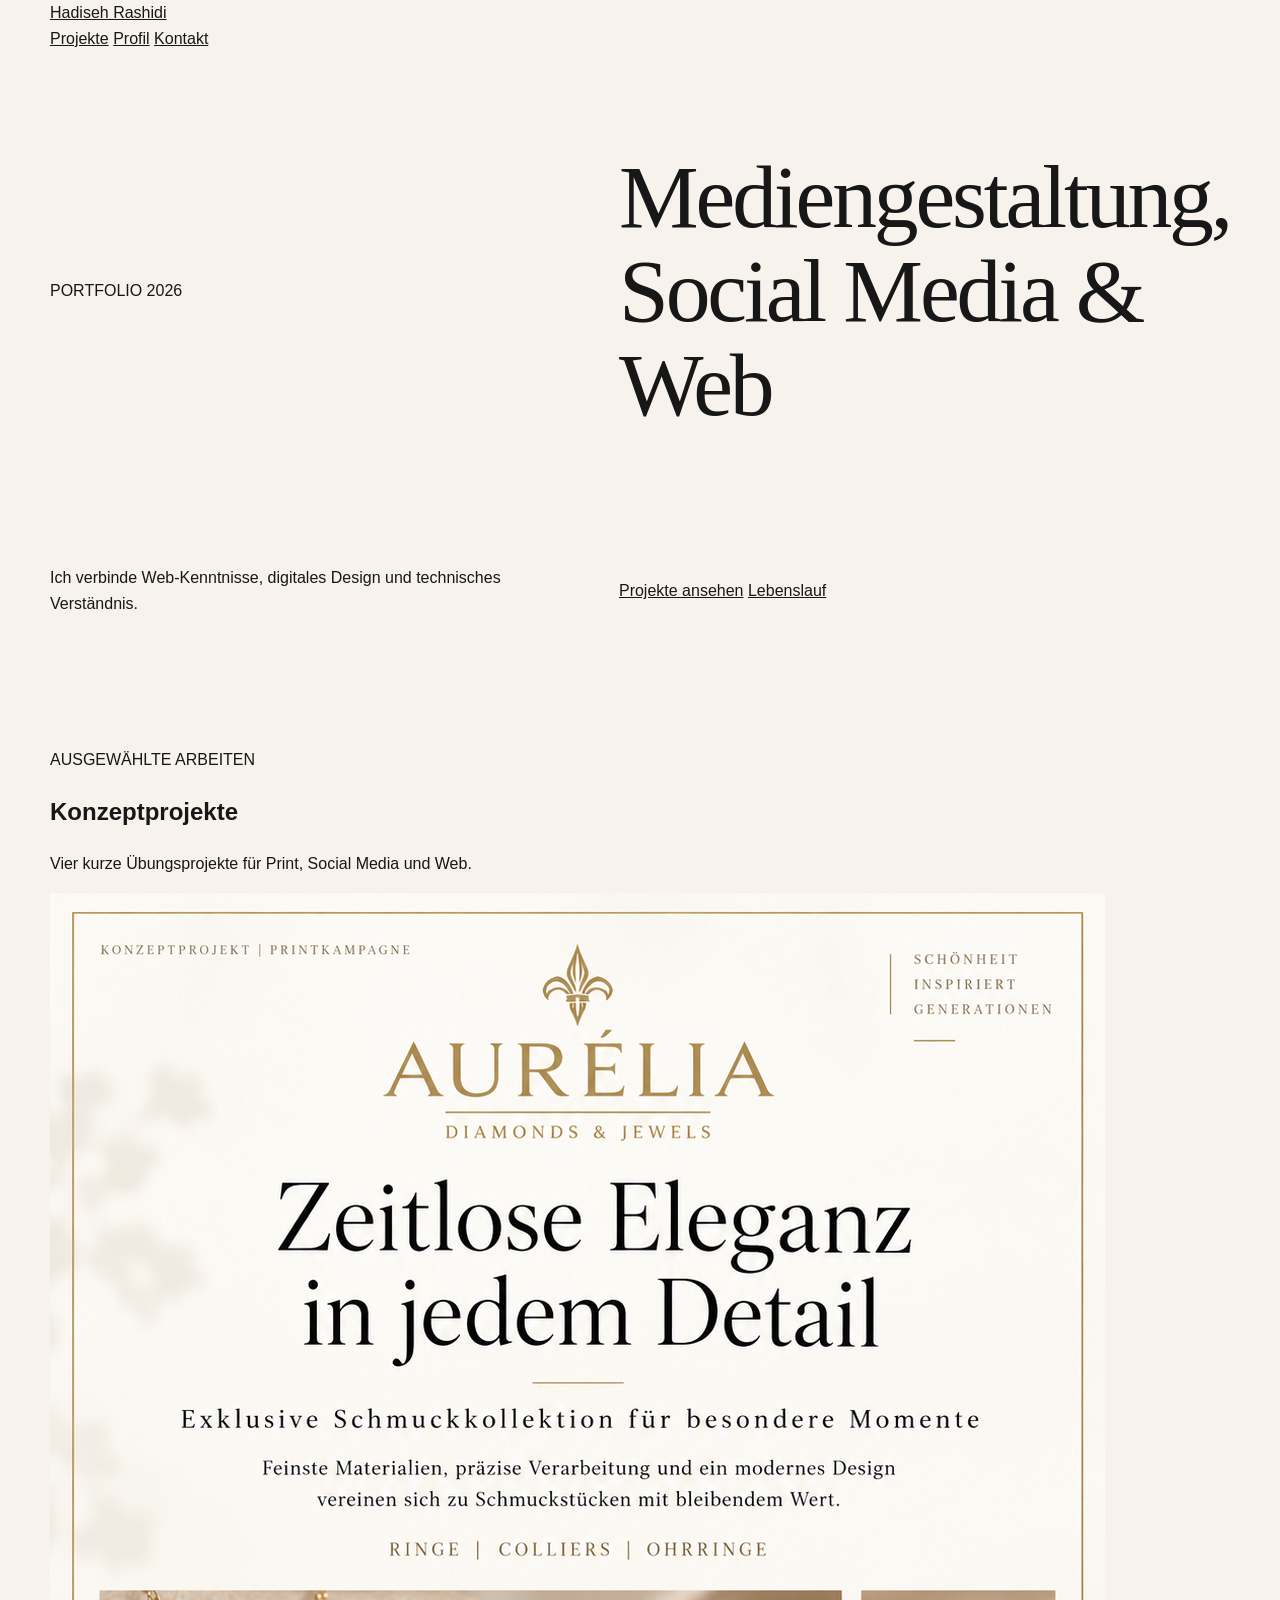
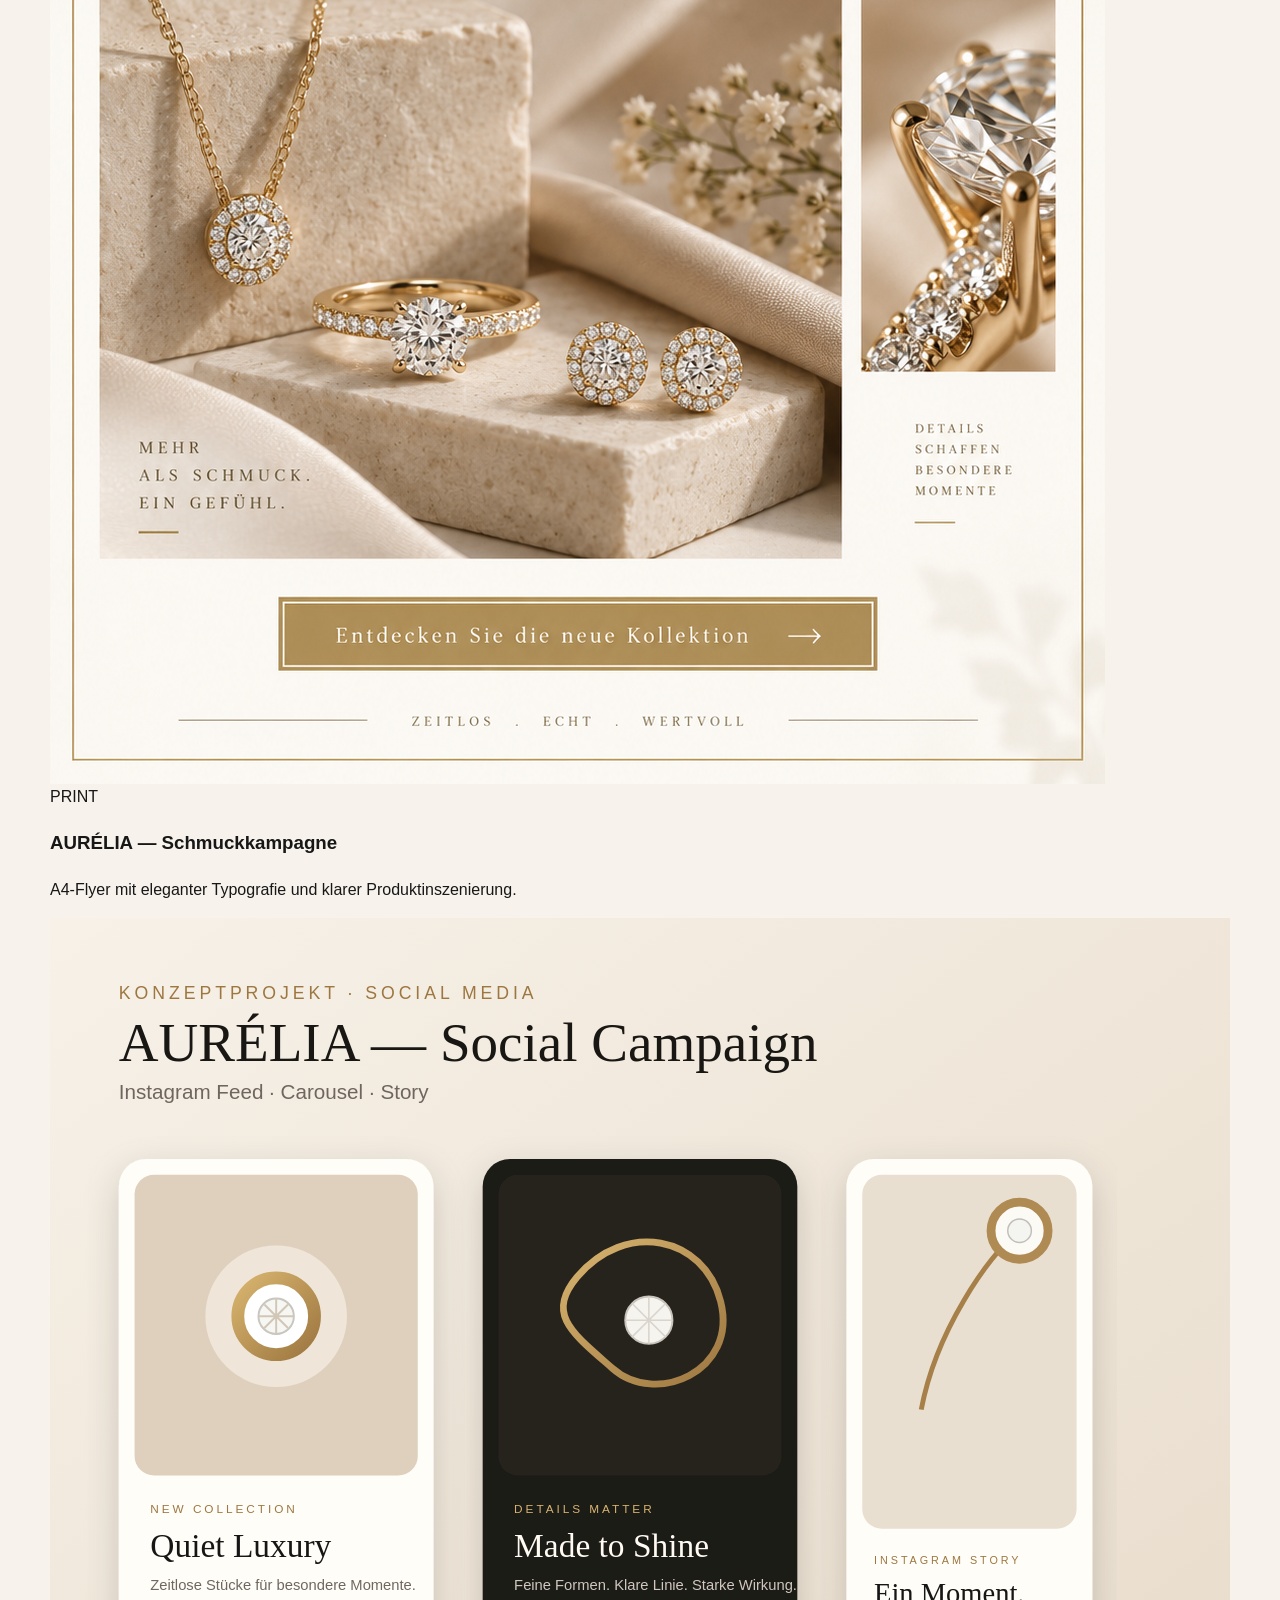
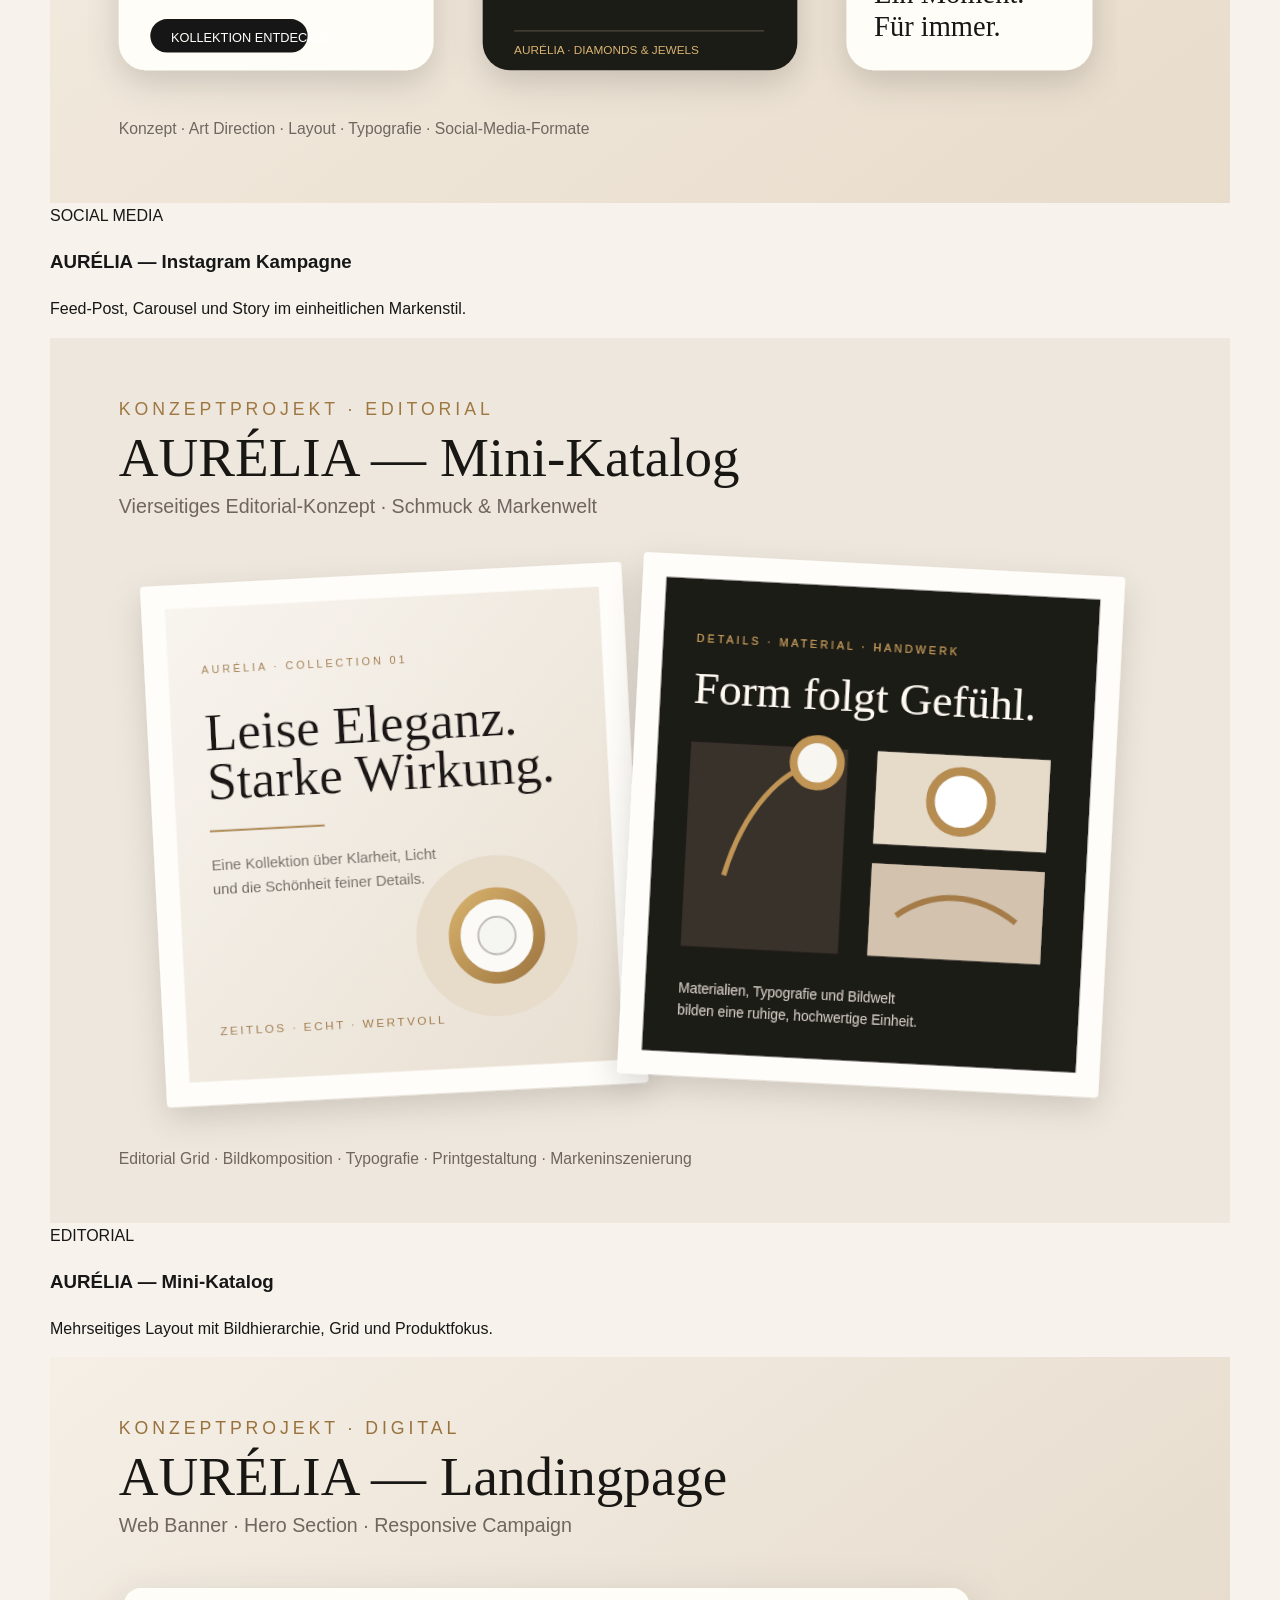
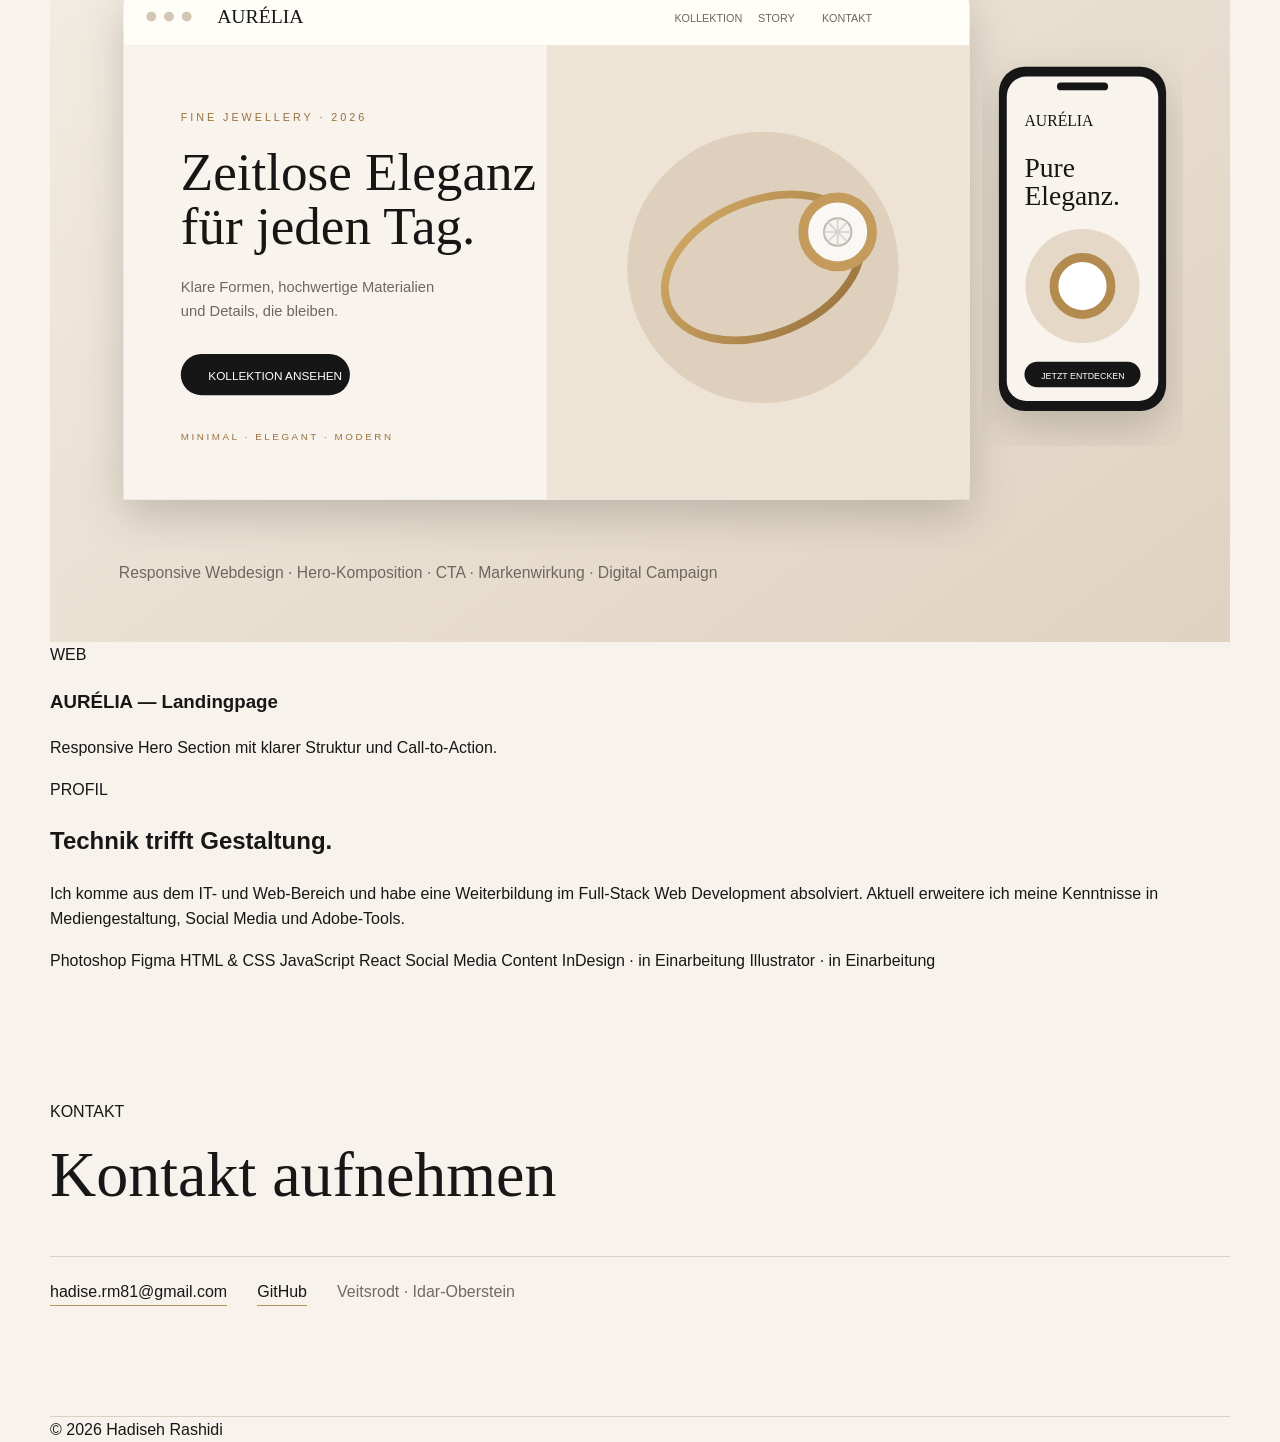
==== index.html @ e879412e "Simplify portfolio structure and project presentation" ====
<!doctype html>
<html lang="de">
<head>
  <meta charset="utf-8">
  <meta name="viewport" content="width=device-width, initial-scale=1">
  <meta name="description" content="Portfolio von Hadiseh Rashidi – Mediengestaltung, Social Media und Web.">
  <meta name="robots" content="noindex, nofollow, noarchive, nosnippet">
  <title>Hadiseh Rashidi | Portfolio</title>
  <link rel="stylesheet" href="styles.css">
</head>
<body>
  <header class="header shell">
    <a class="name" href="#top">Hadiseh Rashidi</a>
    <nav>
      <a href="#projekte">Projekte</a>
      <a href="#profil">Profil</a>
      <a href="#kontakt">Kontakt</a>
    </nav>
  </header>

  <main id="top">
    <section class="hero shell">
      <p class="label">PORTFOLIO 2026</p>
      <h1>Mediengestaltung,<br>Social Media &amp; Web</h1>
      <p class="lead">
        Ich verbinde Web-Kenntnisse, digitales Design und technisches Verständnis.
      </p>
      <div class="actions">
        <a class="btn primary" href="#projekte">Projekte ansehen</a>
        <a class="btn" href="Lebenslauf_Hadiseh_Rashidi.pdf" target="_blank" rel="noopener">Lebenslauf</a>
      </div>
    </section>

    <section class="projects-section" id="projekte">
      <div class="shell">
        <div class="section-title">
          <div>
            <p class="label">AUSGEWÄHLTE ARBEITEN</p>
            <h2>Konzeptprojekte</h2>
          </div>
          <p>Vier kurze Übungsprojekte für Print, Social Media und Web.</p>
        </div>

        <div class="project-grid">
          <article class="card">
            <img src="aurelia-printkampagne.png" alt="AURÉLIA Schmuckkampagne">
            <div class="card-body">
              <span>PRINT</span>
              <h3>AURÉLIA — Schmuckkampagne</h3>
              <p>A4-Flyer mit eleganter Typografie und klarer Produktinszenierung.</p>
            </div>
          </article>

          <article class="card">
            <img src="project02-social-media.svg" alt="AURÉLIA Instagram Kampagne">
            <div class="card-body">
              <span>SOCIAL MEDIA</span>
              <h3>AURÉLIA — Instagram Kampagne</h3>
              <p>Feed-Post, Carousel und Story im einheitlichen Markenstil.</p>
            </div>
          </article>

          <article class="card">
            <img src="project03-mini-katalog.svg" alt="AURÉLIA Mini-Katalog">
            <div class="card-body">
              <span>EDITORIAL</span>
              <h3>AURÉLIA — Mini-Katalog</h3>
              <p>Mehrseitiges Layout mit Bildhierarchie, Grid und Produktfokus.</p>
            </div>
          </article>

          <article class="card">
            <img src="project04-landingpage.svg" alt="AURÉLIA Landingpage">
            <div class="card-body">
              <span>WEB</span>
              <h3>AURÉLIA — Landingpage</h3>
              <p>Responsive Hero Section mit klarer Struktur und Call-to-Action.</p>
            </div>
          </article>
        </div>
      </div>
    </section>

    <section class="profile shell" id="profil">
      <div>
        <p class="label">PROFIL</p>
        <h2>Technik trifft Gestaltung.</h2>
      </div>
      <div>
        <p>
          Ich komme aus dem IT- und Web-Bereich und habe eine Weiterbildung im Full-Stack Web Development absolviert.
          Aktuell erweitere ich meine Kenntnisse in Mediengestaltung, Social Media und Adobe-Tools.
        </p>
        <div class="skills">
          <span>Photoshop</span>
          <span>Figma</span>
          <span>HTML &amp; CSS</span>
          <span>JavaScript</span>
          <span>React</span>
          <span>Social Media Content</span>
          <span>InDesign · in Einarbeitung</span>
          <span>Illustrator · in Einarbeitung</span>
        </div>
      </div>
    </section>

    <section class="contact" id="kontakt">
      <div class="shell contact-inner">
        <div>
          <p class="label">KONTAKT</p>
          <h2>Kontakt aufnehmen</h2>
        </div>
        <div class="contact-links">
          <a href="mailto:hadise.rm81@gmail.com">hadise.rm81@gmail.com</a>
          <a href="https://github.com/Hadi-RM" target="_blank" rel="noopener">GitHub</a>
          <span>Veitsrodt · Idar-Oberstein</span>
        </div>
      </div>
    </section>
  </main>

  <footer class="shell footer">© 2026 Hadiseh Rashidi</footer>
</body>
</html>
---- styles.css ----
:root {
  --paper: #f7f3ec;
  --white: #fffdf9;
  --ink: #171717;
  --muted: #6f6b64;
  --gold: #b4945b;
  --line: #d9d0c2;
  --soft: #ece5d9;
  --max: 1180px;
}

* { box-sizing: border-box; }
html { scroll-behavior: smooth; }
body {
  margin: 0;
  background: var(--paper);
  color: var(--ink);
  font-family: Arial, Helvetica, sans-serif;
  line-height: 1.6;
}

img { max-width: 100%; display: block; }
a { color: inherit; }
.shell { width: min(var(--max), calc(100% - 48px)); margin-inline: auto; }

.site-header {
  width: min(var(--max), calc(100% - 48px));
  margin: 0 auto;
  height: 88px;
  display: flex;
  align-items: center;
  justify-content: space-between;
  border-bottom: 1px solid var(--line);
}

.brand {
  display: flex;
  gap: 12px;
  align-items: center;
  text-decoration: none;
  font-weight: 700;
}
.brand-mark {
  display: grid;
  place-items: center;
  width: 38px;
  height: 38px;
  border: 1px solid var(--gold);
  color: var(--gold);
  font-size: 12px;
  letter-spacing: .12em;
}
.nav { display: flex; gap: 28px; }
.nav a {
  font-size: 14px;
  text-decoration: none;
  color: #403d38;
}
.nav a:hover { color: var(--gold); }

.eyebrow {
  margin: 0 0 16px;
  font-size: 12px;
  font-weight: 700;
  letter-spacing: .18em;
  color: var(--gold);
}

.hero {
  min-height: 680px;
  display: grid;
  grid-template-columns: 1.15fr .85fr;
  gap: 80px;
  align-items: center;
  padding-block: 80px;
}
.hero h1, .section-heading h2, .about h2, .skills-section h2, .contact h2 {
  font-family: Georgia, "Times New Roman", serif;
  font-weight: 400;
  line-height: 1.05;
  margin: 0;
}
.hero h1 { font-size: clamp(54px, 7vw, 94px); letter-spacing: -.035em; }
.intro {
  max-width: 680px;
  font-size: 18px;
  color: #514d47;
  margin: 30px 0 0;
}
.hero-actions { display: flex; gap: 12px; margin-top: 32px; }
.button {
  display: inline-flex;
  align-items: center;
  justify-content: center;
  min-height: 48px;
  padding: 0 22px;
  text-decoration: none;
  font-size: 14px;
  border: 1px solid var(--ink);
}
.button-dark { background: var(--ink); color: white; }
.button-light { background: transparent; }

.portrait-wrap { justify-self: end; max-width: 370px; width: 100%; }
.portrait-frame {
  background: var(--white);
  border: 1px solid var(--line);
  padding: 16px;
}
.portrait-frame img {
  width: 100%;
  aspect-ratio: 4 / 5;
  object-fit: cover;
  object-position: center top;
}
.portrait-note {
  display: flex;
  justify-content: space-between;
  gap: 20px;
  padding-top: 14px;
  color: var(--muted);
  font-size: 12px;
}

.work-section {
  padding: 100px 0;
  background: var(--white);
  border-top: 1px solid var(--line);
  border-bottom: 1px solid var(--line);
}
.section-heading { max-width: 850px; margin-bottom: 64px; }
.section-heading h2, .about h2, .skills-section h2, .contact h2 {
  font-size: clamp(42px, 5vw, 68px);
}
.section-heading > p:last-child {
  font-size: 18px;
  color: var(--muted);
  max-width: 720px;
}

.project {
  display: grid;
  grid-template-columns: 1.1fr .9fr;
  gap: 72px;
  align-items: start;
}
.project-row {
  margin-top: 96px;
  padding-top: 96px;
  border-top: 1px solid var(--line);
}
.project-reverse .project-visual { order: 2; }
.project-reverse .project-copy { order: 1; }
.project-visual {
  border: 1px solid var(--line);
  padding: 14px;
  background: #fff;
}
.project-visual img {
  width: 100%;
  height: auto;
}
.project-copy { padding-top: 18px; }
.project-number {
  font-family: Georgia, serif;
  font-size: 58px;
  line-height: 1;
  color: var(--soft);
  margin: 0 0 28px;
}
.tag {
  font-size: 11px;
  letter-spacing: .15em;
  font-weight: 700;
  color: var(--gold);
}
.project-copy h3, .skill-card h3 {
  font-family: Georgia, "Times New Roman", serif;
  font-weight: 400;
}
.project-copy h3 { font-size: 38px; line-height: 1.15; margin: 10px 0 20px; }
.project-copy > p:not(.project-number):not(.tag) { color: var(--muted); font-size: 17px; }
.project-meta { margin-top: 34px; border-top: 1px solid var(--line); }
.project-meta div {
  display: grid;
  grid-template-columns: 110px 1fr;
  gap: 16px;
  padding: 14px 0;
  border-bottom: 1px solid var(--line);
}
.project-meta dt { font-size: 12px; text-transform: uppercase; letter-spacing: .1em; color: var(--muted); }
.project-meta dd { margin: 0; }

.about {
  display: grid;
  grid-template-columns: .9fr 1.1fr;
  gap: 100px;
  padding-block: 110px;
}
.about-text { font-size: 18px; color: #514d47; }
.about-text p:first-child { margin-top: 0; }

.skills-section {
  background: #171717;
  color: #f8f3ea;
  padding: 100px 0;
}
.skills-section h2 { margin-bottom: 50px; }
.skills-grid { display: grid; grid-template-columns: repeat(2, 1fr); border-top: 1px solid #393939; border-left: 1px solid #393939; }
.skill-card { padding: 30px; border-right: 1px solid #393939; border-bottom: 1px solid #393939; }
.skill-card h3 { font-size: 26px; margin: 0 0 14px; }
.skill-card p { color: #c8c1b6; margin: 0; }

.contact { padding-block: 110px; }
.contact h2 { max-width: 760px; }
.contact-links {
  margin-top: 48px;
  display: flex;
  flex-wrap: wrap;
  gap: 16px 30px;
  padding-top: 22px;
  border-top: 1px solid var(--line);
}
.contact-links a { text-decoration: none; border-bottom: 1px solid var(--gold); }
.contact-links span { color: var(--muted); }

footer { border-top: 1px solid var(--line); }
.footer-inner {
  min-height: 80px;
  display: flex;
  align-items: center;
  justify-content: space-between;
  color: var(--muted);
  font-size: 12px;
}

@media (max-width: 860px) {
  .nav { display: none; }
  .hero, .project, .about { grid-template-columns: 1fr; gap: 48px; }
  .hero { padding-block: 60px; }
  .portrait-wrap { justify-self: start; max-width: 330px; }
  .about { gap: 34px; }
  .project-copy { padding-top: 0; }
  .project-reverse .project-visual,
  .project-reverse .project-copy { order: initial; }
}

@media (max-width: 520px) {
  .shell, .site-header { width: min(100% - 28px, var(--max)); }
  .site-header { height: 72px; }
  .hero h1 { font-size: 48px; }
  .hero-actions { flex-direction: column; align-items: stretch; }
  .project-meta div { grid-template-columns: 1fr; gap: 4px; }
  .project-row { margin-top: 70px; padding-top: 70px; }
  .footer-inner { padding-block: 24px; flex-direction: column; align-items: flex-start; gap: 6px; }
}
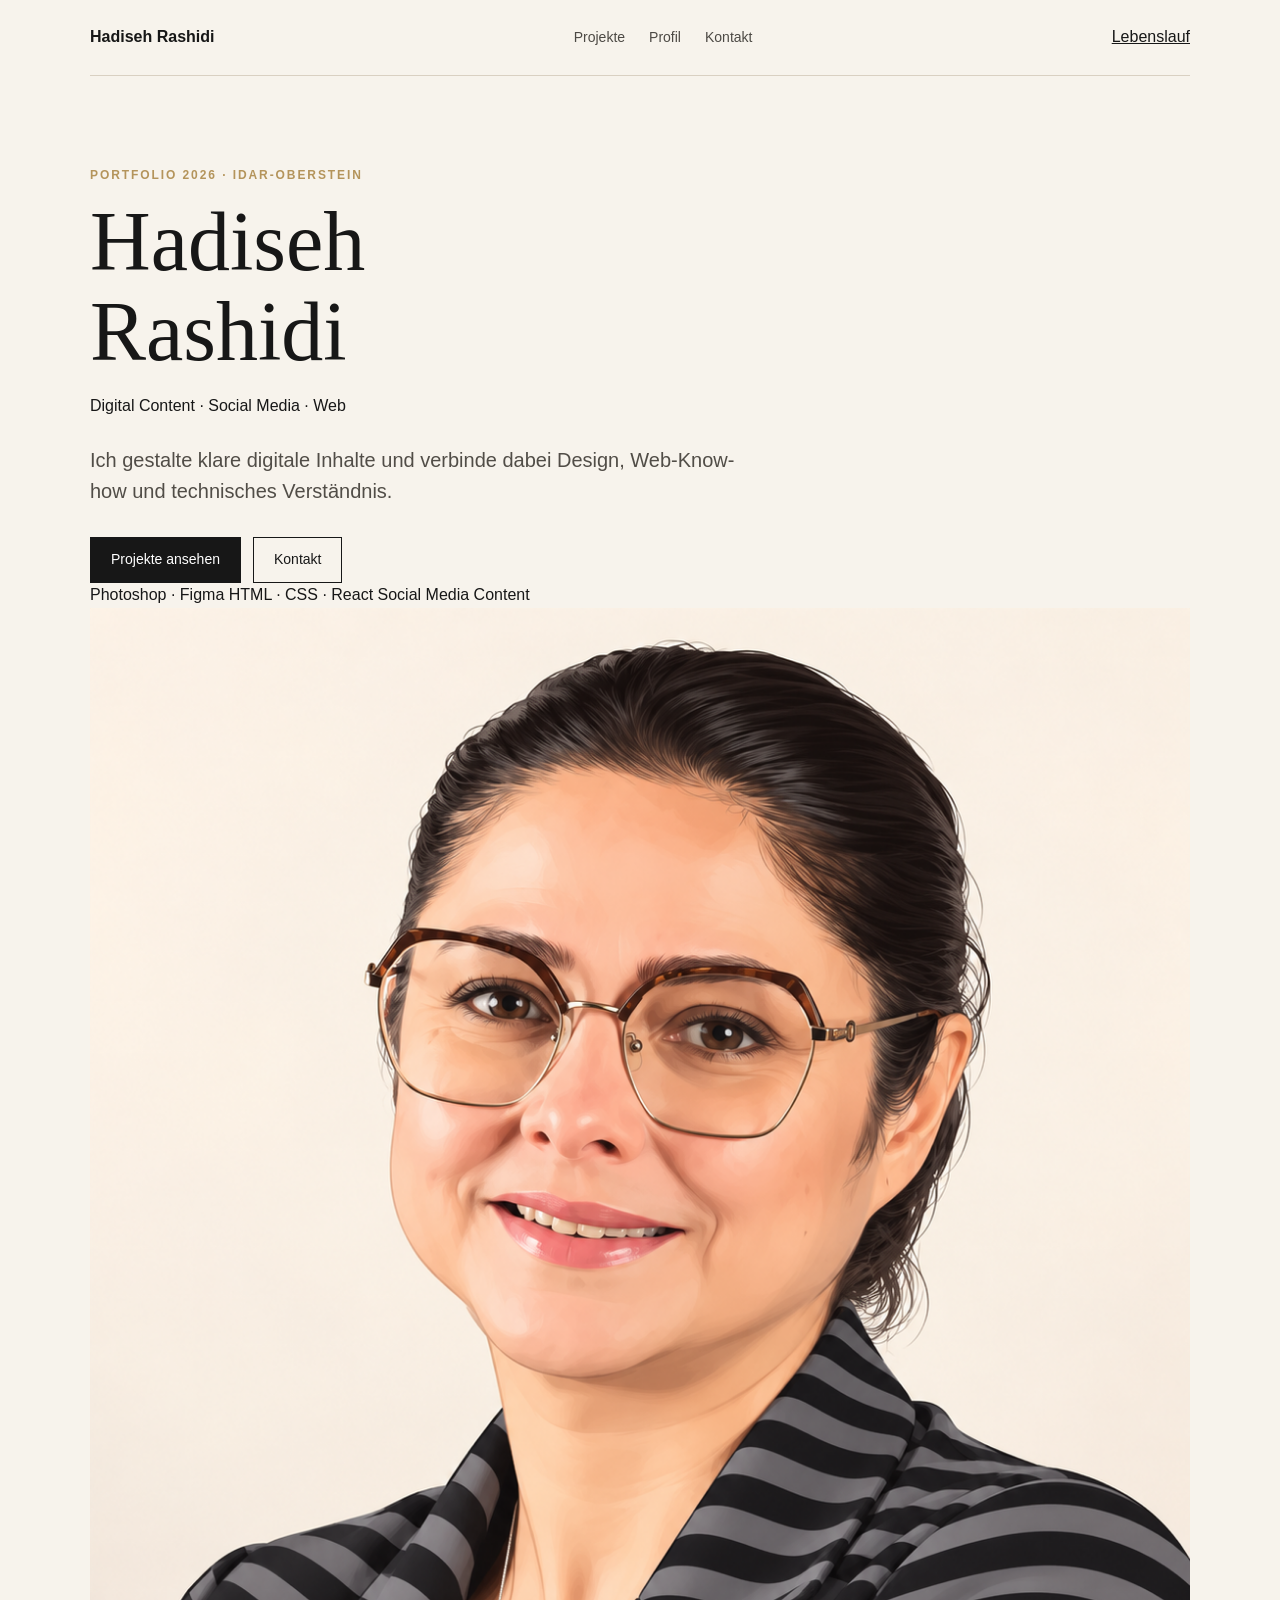
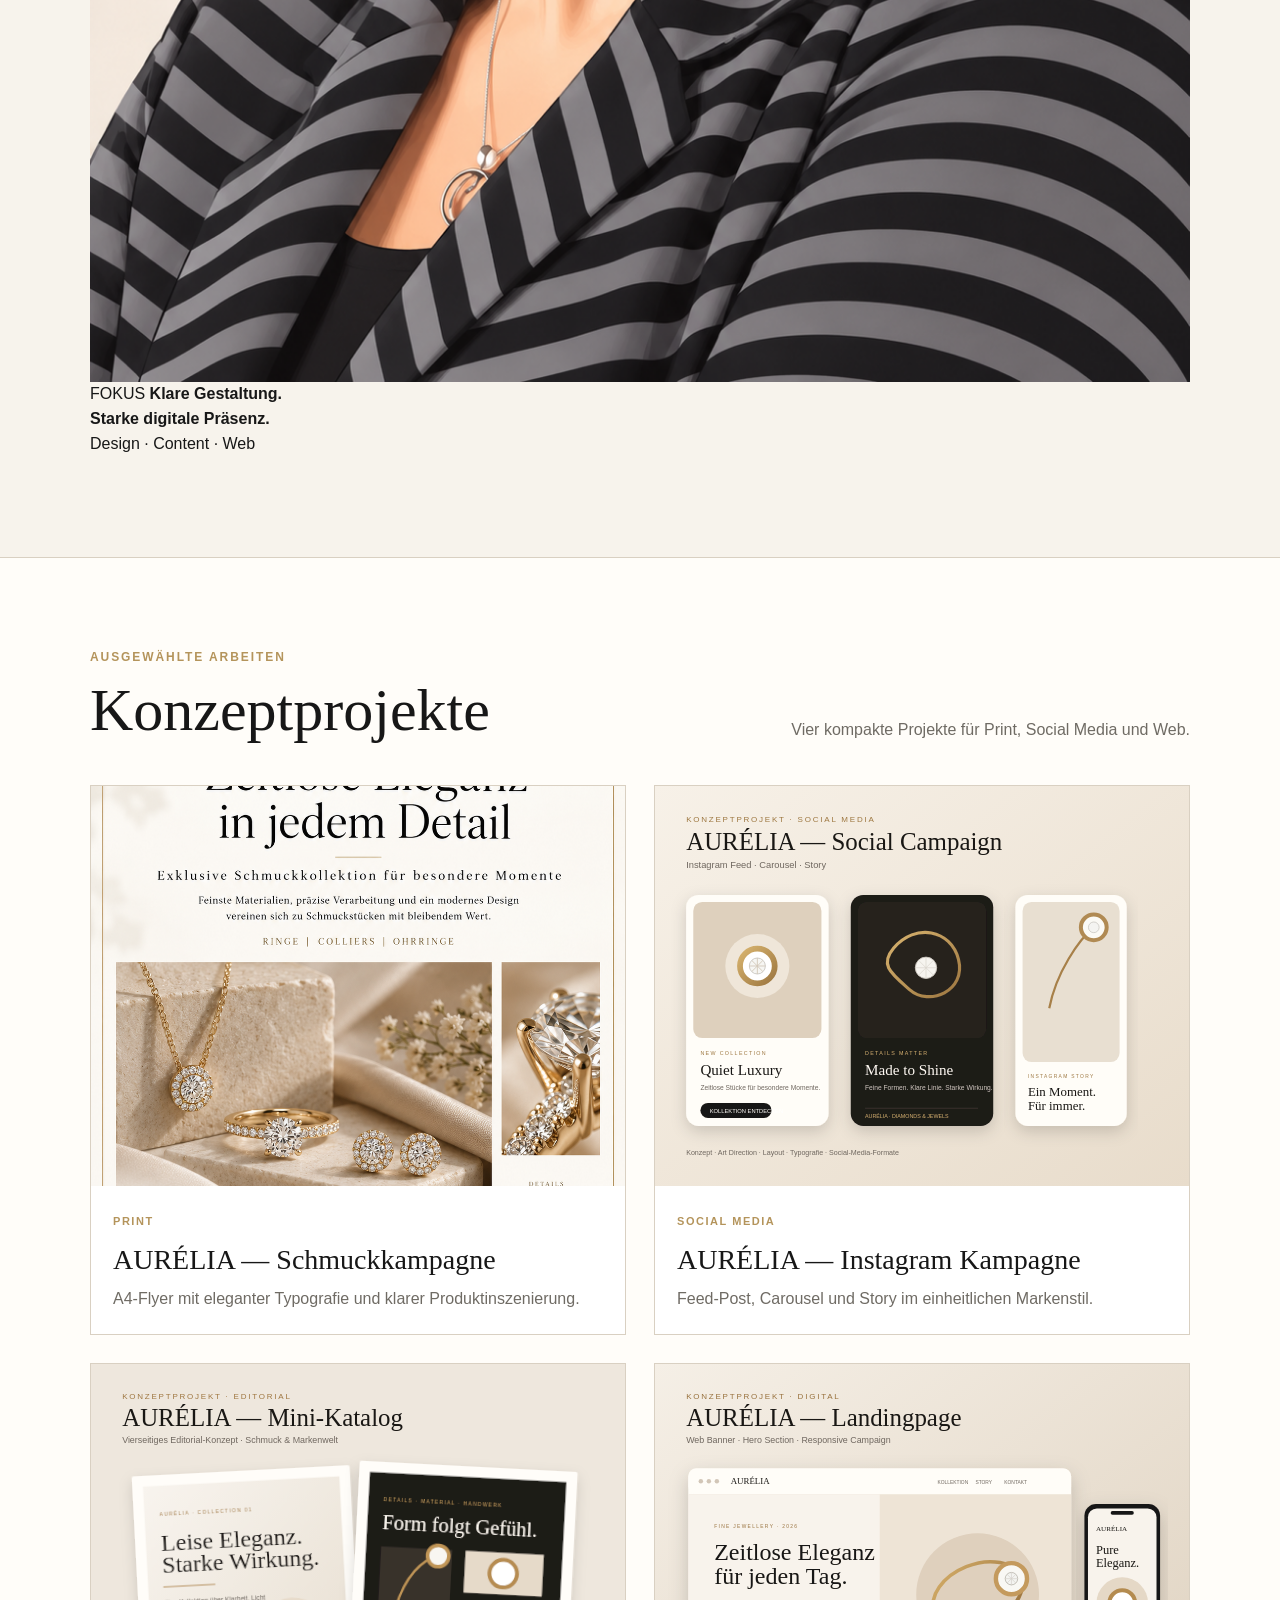
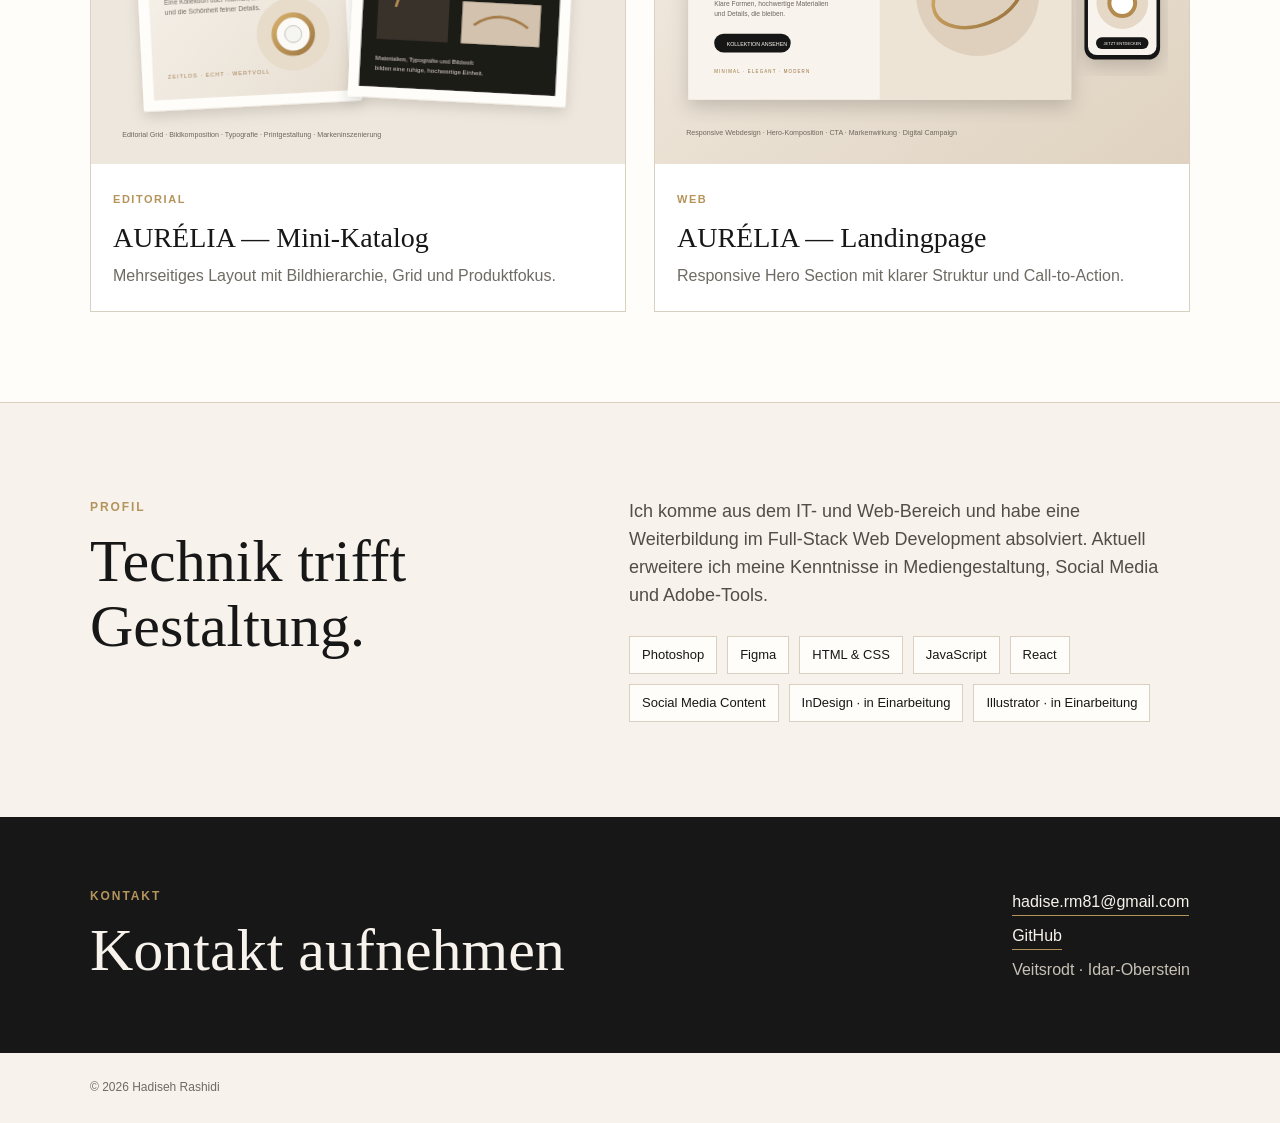
==== commit b07e75a5: "Redesign portfolio hero from scratch" ====
--- a/index.html
+++ b/index.html
@@ -16,18 +16,41 @@
       <a href="#profil">Profil</a>
       <a href="#kontakt">Kontakt</a>
     </nav>
+    <a class="header-cta" href="Lebenslauf_Hadiseh_Rashidi.pdf" target="_blank" rel="noopener">Lebenslauf</a>
   </header>
 
   <main id="top">
-    <section class="hero shell">
-      <p class="label">PORTFOLIO 2026</p>
-      <h1>Mediengestaltung,<br>Social Media &amp; Web</h1>
-      <p class="lead">
-        Ich verbinde Web-Kenntnisse, digitales Design und technisches Verständnis.
-      </p>
-      <div class="actions">
-        <a class="btn primary" href="#projekte">Projekte ansehen</a>
-        <a class="btn" href="Lebenslauf_Hadiseh_Rashidi.pdf" target="_blank" rel="noopener">Lebenslauf</a>
+    <section class="hero-wrap">
+      <div class="hero shell">
+        <div class="hero-copy">
+          <p class="label">PORTFOLIO 2026 · IDAR-OBERSTEIN</p>
+          <h1>Hadiseh<br>Rashidi</h1>
+          <p class="hero-role">Digital Content · Social Media · Web</p>
+          <p class="lead">
+            Ich gestalte klare digitale Inhalte und verbinde dabei Design,
+            Web-Know-how und technisches Verständnis.
+          </p>
+          <div class="actions">
+            <a class="btn primary" href="#projekte">Projekte ansehen</a>
+            <a class="btn secondary" href="#kontakt">Kontakt</a>
+          </div>
+          <div class="hero-meta">
+            <span>Photoshop · Figma</span>
+            <span>HTML · CSS · React</span>
+            <span>Social Media Content</span>
+          </div>
+        </div>
+
+        <div class="hero-visual" aria-label="Portfolio Vorschau">
+          <div class="portrait-card">
+            <img src="hadiseh-rashidi.png" alt="Porträt von Hadiseh Rashidi">
+          </div>
+          <div class="visual-note">
+            <span class="visual-kicker">FOKUS</span>
+            <strong>Klare Gestaltung.<br>Starke digitale Präsenz.</strong>
+          </div>
+          <div class="project-chip">Design · Content · Web</div>
+        </div>
       </div>
     </section>
 
@@ -38,7 +61,7 @@
             <p class="label">AUSGEWÄHLTE ARBEITEN</p>
             <h2>Konzeptprojekte</h2>
           </div>
-          <p>Vier kurze Übungsprojekte für Print, Social Media und Web.</p>
+          <p>Vier kompakte Projekte für Print, Social Media und Web.</p>
         </div>
 
         <div class="project-grid">
--- a/styles.css
+++ b/styles.css
@@ -1,256 +1,50 @@
 :root {
-  --paper: #f7f3ec;
-  --white: #fffdf9;
-  --ink: #171717;
-  --muted: #6f6b64;
-  --gold: #b4945b;
-  --line: #d9d0c2;
-  --soft: #ece5d9;
-  --max: 1180px;
+  --paper:#f7f3ec;
+  --white:#fffdf9;
+  --ink:#171717;
+  --muted:#6f6b64;
+  --gold:#b4945b;
+  --line:#d9d0c2;
+  --max:1100px;
 }
-
-* { box-sizing: border-box; }
-html { scroll-behavior: smooth; }
-body {
-  margin: 0;
-  background: var(--paper);
-  color: var(--ink);
-  font-family: Arial, Helvetica, sans-serif;
-  line-height: 1.6;
-}
-
-img { max-width: 100%; display: block; }
-a { color: inherit; }
-.shell { width: min(var(--max), calc(100% - 48px)); margin-inline: auto; }
-
-.site-header {
-  width: min(var(--max), calc(100% - 48px));
-  margin: 0 auto;
-  height: 88px;
-  display: flex;
-  align-items: center;
-  justify-content: space-between;
-  border-bottom: 1px solid var(--line);
-}
-
-.brand {
-  display: flex;
-  gap: 12px;
-  align-items: center;
-  text-decoration: none;
-  font-weight: 700;
-}
-.brand-mark {
-  display: grid;
-  place-items: center;
-  width: 38px;
-  height: 38px;
-  border: 1px solid var(--gold);
-  color: var(--gold);
-  font-size: 12px;
-  letter-spacing: .12em;
-}
-.nav { display: flex; gap: 28px; }
-.nav a {
-  font-size: 14px;
-  text-decoration: none;
-  color: #403d38;
-}
-.nav a:hover { color: var(--gold); }
-
-.eyebrow {
-  margin: 0 0 16px;
-  font-size: 12px;
-  font-weight: 700;
-  letter-spacing: .18em;
-  color: var(--gold);
-}
-
-.hero {
-  min-height: 680px;
-  display: grid;
-  grid-template-columns: 1.15fr .85fr;
-  gap: 80px;
-  align-items: center;
-  padding-block: 80px;
-}
-.hero h1, .section-heading h2, .about h2, .skills-section h2, .contact h2 {
-  font-family: Georgia, "Times New Roman", serif;
-  font-weight: 400;
-  line-height: 1.05;
-  margin: 0;
-}
-.hero h1 { font-size: clamp(54px, 7vw, 94px); letter-spacing: -.035em; }
-.intro {
-  max-width: 680px;
-  font-size: 18px;
-  color: #514d47;
-  margin: 30px 0 0;
-}
-.hero-actions { display: flex; gap: 12px; margin-top: 32px; }
-.button {
-  display: inline-flex;
-  align-items: center;
-  justify-content: center;
-  min-height: 48px;
-  padding: 0 22px;
-  text-decoration: none;
-  font-size: 14px;
-  border: 1px solid var(--ink);
-}
-.button-dark { background: var(--ink); color: white; }
-.button-light { background: transparent; }
-
-.portrait-wrap { justify-self: end; max-width: 370px; width: 100%; }
-.portrait-frame {
-  background: var(--white);
-  border: 1px solid var(--line);
-  padding: 16px;
-}
-.portrait-frame img {
-  width: 100%;
-  aspect-ratio: 4 / 5;
-  object-fit: cover;
-  object-position: center top;
-}
-.portrait-note {
-  display: flex;
-  justify-content: space-between;
-  gap: 20px;
-  padding-top: 14px;
-  color: var(--muted);
-  font-size: 12px;
-}
-
-.work-section {
-  padding: 100px 0;
-  background: var(--white);
-  border-top: 1px solid var(--line);
-  border-bottom: 1px solid var(--line);
-}
-.section-heading { max-width: 850px; margin-bottom: 64px; }
-.section-heading h2, .about h2, .skills-section h2, .contact h2 {
-  font-size: clamp(42px, 5vw, 68px);
-}
-.section-heading > p:last-child {
-  font-size: 18px;
-  color: var(--muted);
-  max-width: 720px;
-}
-
-.project {
-  display: grid;
-  grid-template-columns: 1.1fr .9fr;
-  gap: 72px;
-  align-items: start;
-}
-.project-row {
-  margin-top: 96px;
-  padding-top: 96px;
-  border-top: 1px solid var(--line);
-}
-.project-reverse .project-visual { order: 2; }
-.project-reverse .project-copy { order: 1; }
-.project-visual {
-  border: 1px solid var(--line);
-  padding: 14px;
-  background: #fff;
-}
-.project-visual img {
-  width: 100%;
-  height: auto;
-}
-.project-copy { padding-top: 18px; }
-.project-number {
-  font-family: Georgia, serif;
-  font-size: 58px;
-  line-height: 1;
-  color: var(--soft);
-  margin: 0 0 28px;
-}
-.tag {
-  font-size: 11px;
-  letter-spacing: .15em;
-  font-weight: 700;
-  color: var(--gold);
-}
-.project-copy h3, .skill-card h3 {
-  font-family: Georgia, "Times New Roman", serif;
-  font-weight: 400;
-}
-.project-copy h3 { font-size: 38px; line-height: 1.15; margin: 10px 0 20px; }
-.project-copy > p:not(.project-number):not(.tag) { color: var(--muted); font-size: 17px; }
-.project-meta { margin-top: 34px; border-top: 1px solid var(--line); }
-.project-meta div {
-  display: grid;
-  grid-template-columns: 110px 1fr;
-  gap: 16px;
-  padding: 14px 0;
-  border-bottom: 1px solid var(--line);
-}
-.project-meta dt { font-size: 12px; text-transform: uppercase; letter-spacing: .1em; color: var(--muted); }
-.project-meta dd { margin: 0; }
-
-.about {
-  display: grid;
-  grid-template-columns: .9fr 1.1fr;
-  gap: 100px;
-  padding-block: 110px;
-}
-.about-text { font-size: 18px; color: #514d47; }
-.about-text p:first-child { margin-top: 0; }
-
-.skills-section {
-  background: #171717;
-  color: #f8f3ea;
-  padding: 100px 0;
-}
-.skills-section h2 { margin-bottom: 50px; }
-.skills-grid { display: grid; grid-template-columns: repeat(2, 1fr); border-top: 1px solid #393939; border-left: 1px solid #393939; }
-.skill-card { padding: 30px; border-right: 1px solid #393939; border-bottom: 1px solid #393939; }
-.skill-card h3 { font-size: 26px; margin: 0 0 14px; }
-.skill-card p { color: #c8c1b6; margin: 0; }
-
-.contact { padding-block: 110px; }
-.contact h2 { max-width: 760px; }
-.contact-links {
-  margin-top: 48px;
-  display: flex;
-  flex-wrap: wrap;
-  gap: 16px 30px;
-  padding-top: 22px;
-  border-top: 1px solid var(--line);
-}
-.contact-links a { text-decoration: none; border-bottom: 1px solid var(--gold); }
-.contact-links span { color: var(--muted); }
-
-footer { border-top: 1px solid var(--line); }
-.footer-inner {
-  min-height: 80px;
-  display: flex;
-  align-items: center;
-  justify-content: space-between;
-  color: var(--muted);
-  font-size: 12px;
-}
-
-@media (max-width: 860px) {
-  .nav { display: none; }
-  .hero, .project, .about { grid-template-columns: 1fr; gap: 48px; }
-  .hero { padding-block: 60px; }
-  .portrait-wrap { justify-self: start; max-width: 330px; }
-  .about { gap: 34px; }
-  .project-copy { padding-top: 0; }
-  .project-reverse .project-visual,
-  .project-reverse .project-copy { order: initial; }
-}
-
-@media (max-width: 520px) {
-  .shell, .site-header { width: min(100% - 28px, var(--max)); }
-  .site-header { height: 72px; }
-  .hero h1 { font-size: 48px; }
-  .hero-actions { flex-direction: column; align-items: stretch; }
-  .project-meta div { grid-template-columns: 1fr; gap: 4px; }
-  .project-row { margin-top: 70px; padding-top: 70px; }
-  .footer-inner { padding-block: 24px; flex-direction: column; align-items: flex-start; gap: 6px; }
-}
+*{box-sizing:border-box}
+html{scroll-behavior:smooth}
+body{margin:0;background:var(--paper);color:var(--ink);font-family:Arial,Helvetica,sans-serif;line-height:1.55}
+a{color:inherit}
+img{display:block;width:100%;height:auto}
+.shell{width:min(var(--max),calc(100% - 40px));margin:0 auto}
+.header{min-height:76px;display:flex;align-items:center;justify-content:space-between;border-bottom:1px solid var(--line)}
+.name{font-weight:700;text-decoration:none}
+nav{display:flex;gap:24px}
+nav a{text-decoration:none;font-size:14px;color:#4c4944}
+nav a:hover{color:var(--gold)}
+.label{margin:0 0 12px;color:var(--gold);font-size:12px;font-weight:700;letter-spacing:.16em}
+.hero{padding:90px 0 100px}
+.hero h1,.section-title h2,.profile h2,.contact h2{font-family:Georgia,"Times New Roman",serif;font-weight:400;line-height:1.08;margin:0}
+.hero h1{font-size:clamp(48px,7vw,84px);max-width:850px}
+.lead{font-size:20px;max-width:650px;color:#514d47;margin:26px 0 0}
+.actions{display:flex;gap:12px;margin-top:30px}
+.btn{display:inline-flex;align-items:center;justify-content:center;min-height:46px;padding:0 20px;border:1px solid var(--ink);text-decoration:none;font-size:14px}
+.primary{background:var(--ink);color:#fff}
+.projects-section{background:var(--white);border-top:1px solid var(--line);border-bottom:1px solid var(--line);padding:90px 0}
+.section-title{display:flex;justify-content:space-between;gap:40px;align-items:end;margin-bottom:42px}
+.section-title h2,.profile h2,.contact h2{font-size:clamp(38px,5vw,60px)}
+.section-title>p{max-width:420px;color:var(--muted);margin:0}
+.project-grid{display:grid;grid-template-columns:repeat(2,1fr);gap:28px}
+.card{background:#fff;border:1px solid var(--line)}
+.card img{aspect-ratio:4/3;object-fit:cover;background:#f2ede5}
+.card-body{padding:22px}
+.card-body span{font-size:11px;font-weight:700;letter-spacing:.14em;color:var(--gold)}
+.card-body h3{font-family:Georgia,"Times New Roman",serif;font-size:28px;font-weight:400;line-height:1.2;margin:10px 0 10px}
+.card-body p{margin:0;color:var(--muted)}
+.profile{display:grid;grid-template-columns:.9fr 1.1fr;gap:80px;padding:95px 0}
+.profile>div:last-child>p{font-size:18px;color:#514d47;margin-top:0}
+.skills{display:flex;flex-wrap:wrap;gap:10px;margin-top:26px}
+.skills span{border:1px solid var(--line);background:var(--white);padding:8px 12px;font-size:13px}
+.contact{background:#171717;color:#f7f3ec;padding:70px 0}
+.contact-inner{display:flex;justify-content:space-between;gap:50px;align-items:end}
+.contact-links{display:flex;flex-direction:column;gap:8px;align-items:flex-start}
+.contact-links a{text-decoration:none;border-bottom:1px solid var(--gold)}
+.contact-links span{color:#c8c1b6}
+.footer{min-height:70px;display:flex;align-items:center;color:var(--muted);font-size:12px}
+@media(max-width:760px){nav{display:none}.hero{padding:65px 0}.section-title,.contact-inner{display:block}.section-title>p{margin-top:18px}.project-grid{grid-template-columns:1fr}.profile{grid-template-columns:1fr;gap:30px}.contact-links{margin-top:28px}.actions{flex-direction:column;align-items:stretch}}
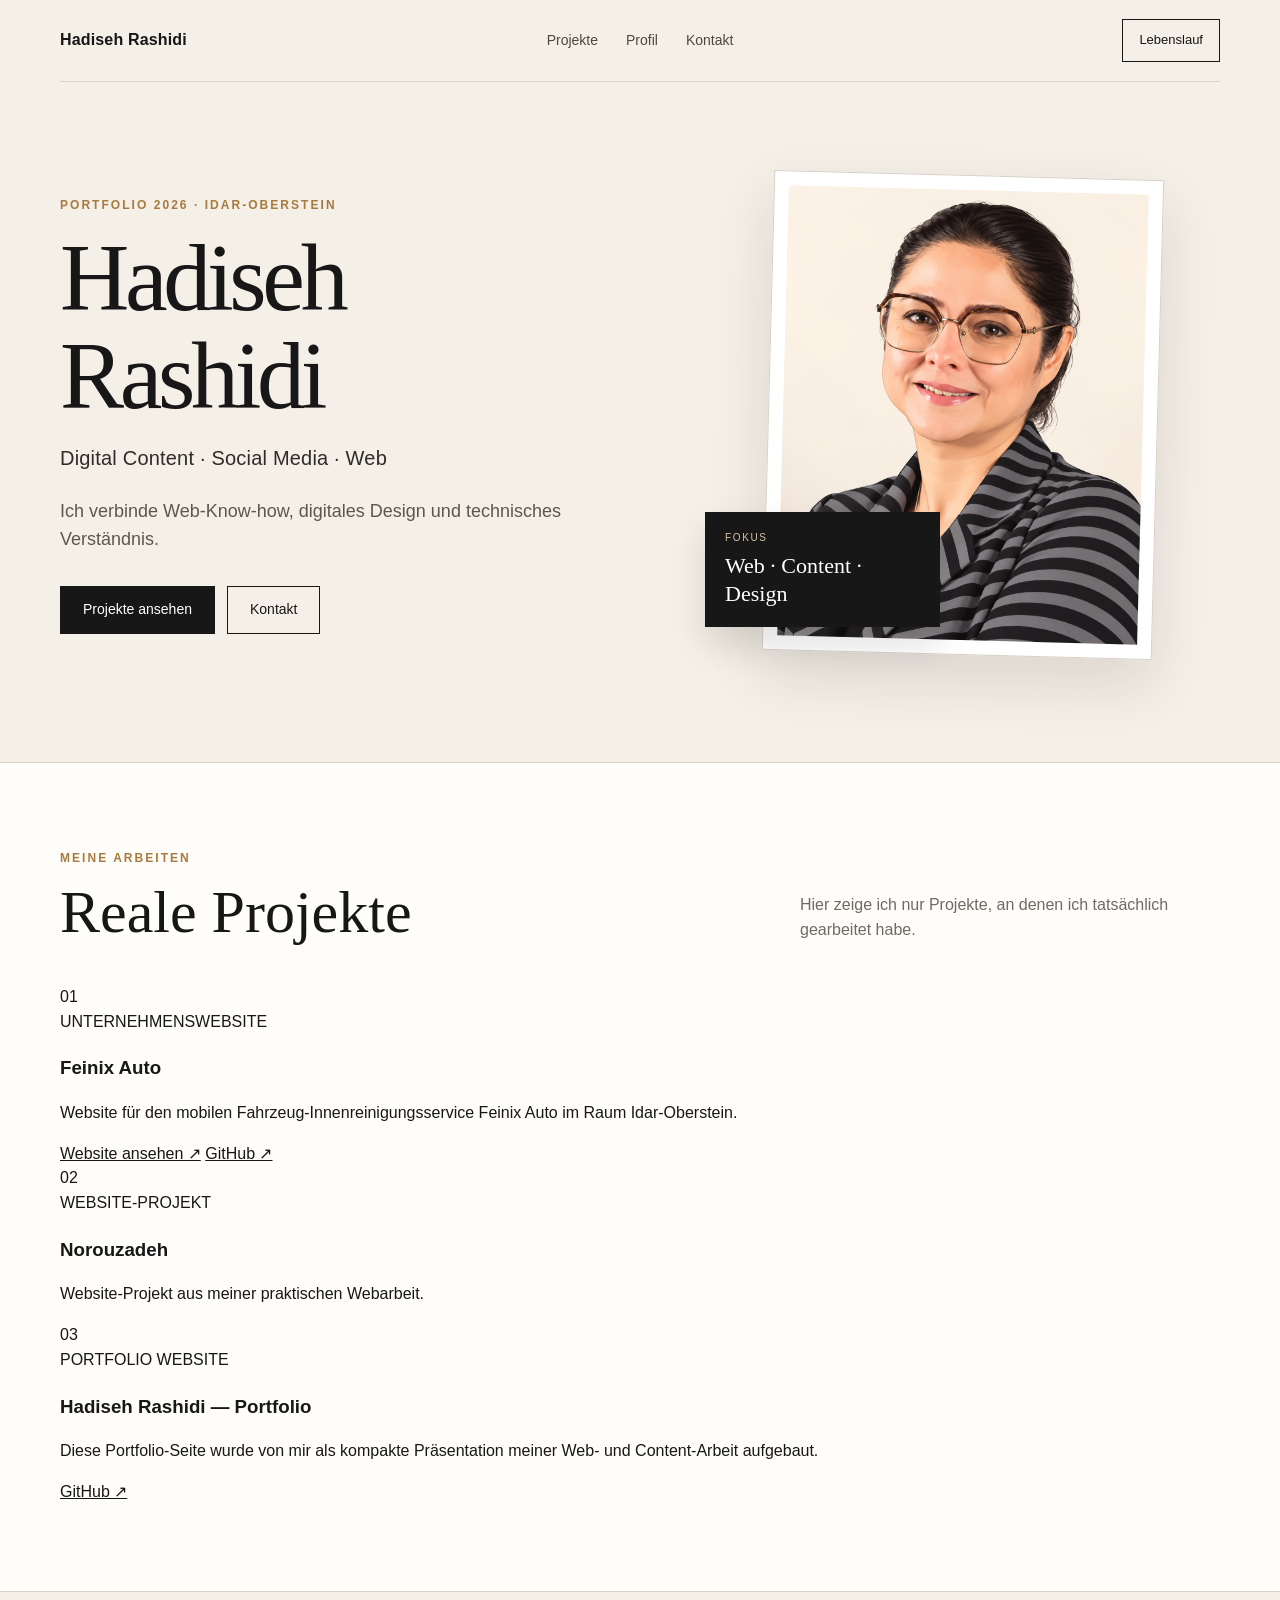
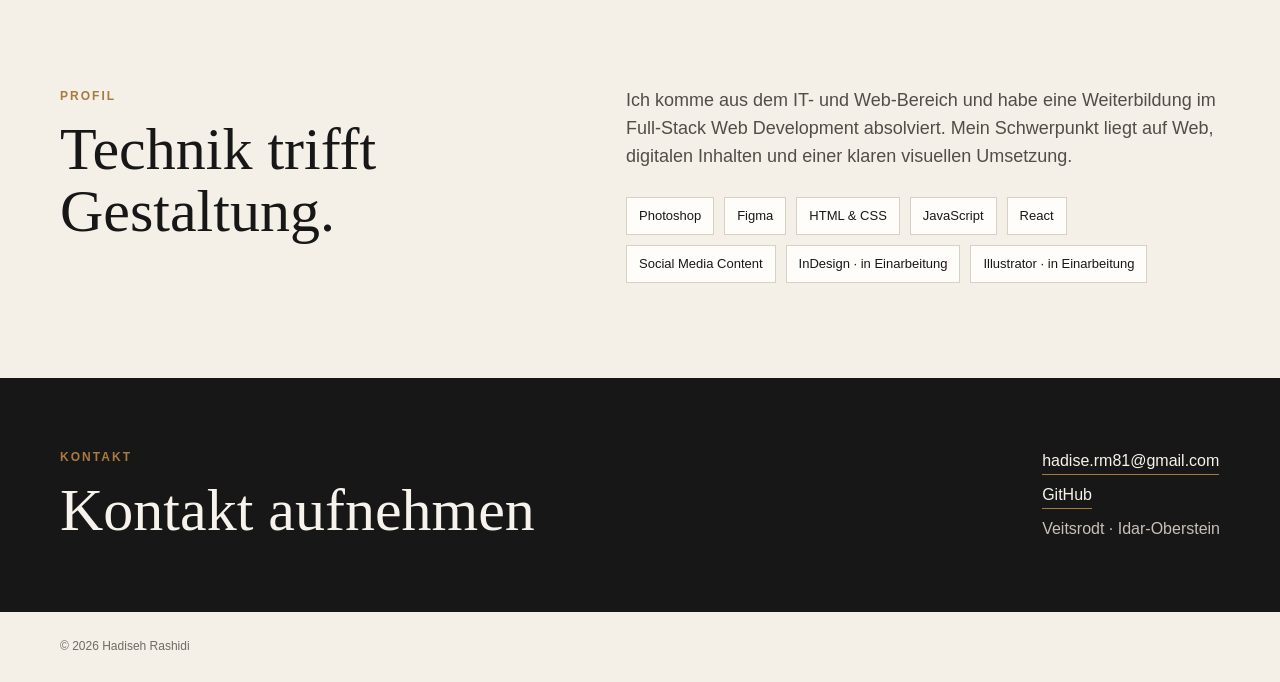
==== commit dc0d9896: "Replace concept projects with real work only" ====
--- a/index.html
+++ b/index.html
@@ -3,7 +3,7 @@
 <head>
   <meta charset="utf-8">
   <meta name="viewport" content="width=device-width, initial-scale=1">
-  <meta name="description" content="Portfolio von Hadiseh Rashidi – Mediengestaltung, Social Media und Web.">
+  <meta name="description" content="Portfolio von Hadiseh Rashidi – Digital Content, Social Media und Web.">
   <meta name="robots" content="noindex, nofollow, noarchive, nosnippet">
   <title>Hadiseh Rashidi | Portfolio</title>
   <link rel="stylesheet" href="styles.css">
@@ -27,77 +27,68 @@
           <h1>Hadiseh<br>Rashidi</h1>
           <p class="hero-role">Digital Content · Social Media · Web</p>
           <p class="lead">
-            Ich gestalte klare digitale Inhalte und verbinde dabei Design,
-            Web-Know-how und technisches Verständnis.
+            Ich verbinde Web-Know-how, digitales Design und technisches Verständnis.
           </p>
           <div class="actions">
             <a class="btn primary" href="#projekte">Projekte ansehen</a>
             <a class="btn secondary" href="#kontakt">Kontakt</a>
           </div>
-          <div class="hero-meta">
-            <span>Photoshop · Figma</span>
-            <span>HTML · CSS · React</span>
-            <span>Social Media Content</span>
-          </div>
         </div>
 
-        <div class="hero-visual" aria-label="Portfolio Vorschau">
+        <div class="hero-visual" aria-label="Profil">
           <div class="portrait-card">
             <img src="hadiseh-rashidi.png" alt="Porträt von Hadiseh Rashidi">
           </div>
           <div class="visual-note">
             <span class="visual-kicker">FOKUS</span>
-            <strong>Klare Gestaltung.<br>Starke digitale Präsenz.</strong>
+            <strong>Web · Content · Design</strong>
           </div>
-          <div class="project-chip">Design · Content · Web</div>
         </div>
       </div>
     </section>
 
     <section class="projects-section" id="projekte">
       <div class="shell">
-        <div class="section-title">
+        <div class="section-title simple-title">
           <div>
-            <p class="label">AUSGEWÄHLTE ARBEITEN</p>
-            <h2>Konzeptprojekte</h2>
+            <p class="label">MEINE ARBEITEN</p>
+            <h2>Reale Projekte</h2>
           </div>
-          <p>Vier kompakte Projekte für Print, Social Media und Web.</p>
+          <p>Hier zeige ich nur Projekte, an denen ich tatsächlich gearbeitet habe.</p>
         </div>
 
-        <div class="project-grid">
-          <article class="card">
-            <img src="aurelia-printkampagne.png" alt="AURÉLIA Schmuckkampagne">
-            <div class="card-body">
-              <span>PRINT</span>
-              <h3>AURÉLIA — Schmuckkampagne</h3>
-              <p>A4-Flyer mit eleganter Typografie und klarer Produktinszenierung.</p>
+        <div class="real-projects">
+          <article class="real-card">
+            <div class="project-index">01</div>
+            <div class="real-card-main">
+              <span class="project-type">UNTERNEHMENSWEBSITE</span>
+              <h3>Feinix Auto</h3>
+              <p>Website für den mobilen Fahrzeug-Innenreinigungsservice Feinix Auto im Raum Idar-Oberstein.</p>
+              <div class="project-links">
+                <a href="https://feinixauto.de/" target="_blank" rel="noopener">Website ansehen ↗</a>
+                <a href="https://github.com/Hadi-RM/feinixauto" target="_blank" rel="noopener">GitHub ↗</a>
+              </div>
             </div>
           </article>
 
-          <article class="card">
-            <img src="project02-social-media.svg" alt="AURÉLIA Instagram Kampagne">
-            <div class="card-body">
-              <span>SOCIAL MEDIA</span>
-              <h3>AURÉLIA — Instagram Kampagne</h3>
-              <p>Feed-Post, Carousel und Story im einheitlichen Markenstil.</p>
+          <article class="real-card">
+            <div class="project-index">02</div>
+            <div class="real-card-main">
+              <span class="project-type">WEBSITE-PROJEKT</span>
+              <h3>Norouzadeh</h3>
+              <p>Website-Projekt aus meiner praktischen Webarbeit.</p>
             </div>
           </article>
 
-          <article class="card">
-            <img src="project03-mini-katalog.svg" alt="AURÉLIA Mini-Katalog">
-            <div class="card-body">
-              <span>EDITORIAL</span>
-              <h3>AURÉLIA — Mini-Katalog</h3>
-              <p>Mehrseitiges Layout mit Bildhierarchie, Grid und Produktfokus.</p>
-            </div>
-          </article>
-
-          <article class="card">
-            <img src="project04-landingpage.svg" alt="AURÉLIA Landingpage">
-            <div class="card-body">
-              <span>WEB</span>
-              <h3>AURÉLIA — Landingpage</h3>
-              <p>Responsive Hero Section mit klarer Struktur und Call-to-Action.</p>
+          <article class="real-card">
+            <div class="project-index">03</div>
+            <div class="real-card-main">
+              <span class="project-type">PORTFOLIO WEBSITE</span>
+              <h3>Hadiseh Rashidi — Portfolio</h3>
+              <p>Diese Portfolio-Seite wurde von mir als kompakte Präsentation meiner Web- und Content-Arbeit aufgebaut.</p>
+              <div class="project-links">
+                <a href="https://github.com/Hadi-RM/Portfolio" target="_blank" rel="noopener">GitHub ↗</a>
+              </div>
             </div>
           </article>
         </div>
@@ -112,7 +103,7 @@
       <div>
         <p>
           Ich komme aus dem IT- und Web-Bereich und habe eine Weiterbildung im Full-Stack Web Development absolviert.
-          Aktuell erweitere ich meine Kenntnisse in Mediengestaltung, Social Media und Adobe-Tools.
+          Mein Schwerpunkt liegt auf Web, digitalen Inhalten und einer klaren visuellen Umsetzung.
         </p>
         <div class="skills">
           <span>Photoshop</span>
--- a/styles.css
+++ b/styles.css
@@ -1,11 +1,12 @@
-:root {
-  --paper:#f7f3ec;
+:root{
+  --paper:#f4efe7;
   --white:#fffdf9;
   --ink:#171717;
   --muted:#6f6b64;
-  --gold:#b4945b;
-  --line:#d9d0c2;
-  --max:1100px;
+  --gold:#a97a3f;
+  --gold-soft:#d8c4a5;
+  --line:#d8d0c5;
+  --max:1160px;
 }
 *{box-sizing:border-box}
 html{scroll-behavior:smooth}
@@ -13,20 +14,33 @@
 a{color:inherit}
 img{display:block;width:100%;height:auto}
 .shell{width:min(var(--max),calc(100% - 40px));margin:0 auto}
-.header{min-height:76px;display:flex;align-items:center;justify-content:space-between;border-bottom:1px solid var(--line)}
-.name{font-weight:700;text-decoration:none}
-nav{display:flex;gap:24px}
+.header{min-height:82px;display:grid;grid-template-columns:1fr auto 1fr;align-items:center;border-bottom:1px solid rgba(23,23,23,.12)}
+.name{font-weight:700;text-decoration:none;letter-spacing:.01em}
+nav{display:flex;gap:28px;justify-content:center}
 nav a{text-decoration:none;font-size:14px;color:#4c4944}
 nav a:hover{color:var(--gold)}
-.label{margin:0 0 12px;color:var(--gold);font-size:12px;font-weight:700;letter-spacing:.16em}
-.hero{padding:90px 0 100px}
-.hero h1,.section-title h2,.profile h2,.contact h2{font-family:Georgia,"Times New Roman",serif;font-weight:400;line-height:1.08;margin:0}
-.hero h1{font-size:clamp(48px,7vw,84px);max-width:850px}
-.lead{font-size:20px;max-width:650px;color:#514d47;margin:26px 0 0}
-.actions{display:flex;gap:12px;margin-top:30px}
-.btn{display:inline-flex;align-items:center;justify-content:center;min-height:46px;padding:0 20px;border:1px solid var(--ink);text-decoration:none;font-size:14px}
+.header-cta{justify-self:end;text-decoration:none;border:1px solid var(--ink);padding:10px 16px;font-size:13px}
+.label{margin:0 0 14px;color:var(--gold);font-size:12px;font-weight:700;letter-spacing:.17em}
+.hero-wrap{border-bottom:1px solid var(--line)}
+.hero{min-height:680px;display:grid;grid-template-columns:1.05fr .95fr;gap:76px;align-items:center;padding:72px 0 86px}
+.hero h1,.section-title h2,.profile h2,.contact h2{font-family:Georgia,"Times New Roman",serif;font-weight:400;line-height:1.02;margin:0}
+.hero h1{font-size:clamp(62px,7.5vw,108px);letter-spacing:-.045em;max-width:650px}
+.hero-role{margin:18px 0 0;font-size:20px;letter-spacing:.01em;color:#2f2b27}
+.lead{font-size:18px;max-width:560px;color:#5d5750;margin:24px 0 0}
+.actions{display:flex;gap:12px;margin-top:32px}
+.btn{display:inline-flex;align-items:center;justify-content:center;min-height:48px;padding:0 22px;border:1px solid var(--ink);text-decoration:none;font-size:14px}
 .primary{background:var(--ink);color:#fff}
-.projects-section{background:var(--white);border-top:1px solid var(--line);border-bottom:1px solid var(--line);padding:90px 0}
+.secondary{background:transparent}
+.hero-meta{display:flex;flex-wrap:wrap;gap:10px 18px;margin-top:34px;padding-top:20px;border-top:1px solid var(--line);max-width:600px}
+.hero-meta span{font-size:12px;color:var(--muted)}
+.hero-visual{position:relative;min-height:520px;display:flex;align-items:center;justify-content:center}
+.portrait-card{width:min(390px,80%);background:#fff;border:1px solid var(--line);padding:14px;box-shadow:0 24px 60px rgba(43,34,24,.12);transform:rotate(1.5deg)}
+.portrait-card img{aspect-ratio:4/5;object-fit:cover;object-position:center top}
+.visual-note{position:absolute;left:0;bottom:48px;background:#171717;color:#fff;padding:18px 20px;width:235px;box-shadow:0 18px 34px rgba(0,0,0,.12)}
+.visual-kicker{display:block;font-size:10px;letter-spacing:.16em;color:#d8c4a5;margin-bottom:8px}
+.visual-note strong{font-family:Georgia,"Times New Roman",serif;font-size:22px;font-weight:400;line-height:1.2}
+.project-chip{position:absolute;right:0;top:52px;background:#e8dccb;border:1px solid #cdb693;padding:10px 14px;font-size:12px;letter-spacing:.06em}
+.projects-section{background:var(--white);border-bottom:1px solid var(--line);padding:86px 0}
 .section-title{display:flex;justify-content:space-between;gap:40px;align-items:end;margin-bottom:42px}
 .section-title h2,.profile h2,.contact h2{font-size:clamp(38px,5vw,60px)}
 .section-title>p{max-width:420px;color:var(--muted);margin:0}
@@ -35,7 +49,7 @@
 .card img{aspect-ratio:4/3;object-fit:cover;background:#f2ede5}
 .card-body{padding:22px}
 .card-body span{font-size:11px;font-weight:700;letter-spacing:.14em;color:var(--gold)}
-.card-body h3{font-family:Georgia,"Times New Roman",serif;font-size:28px;font-weight:400;line-height:1.2;margin:10px 0 10px}
+.card-body h3{font-family:Georgia,"Times New Roman",serif;font-size:28px;font-weight:400;line-height:1.2;margin:10px 0}
 .card-body p{margin:0;color:var(--muted)}
 .profile{display:grid;grid-template-columns:.9fr 1.1fr;gap:80px;padding:95px 0}
 .profile>div:last-child>p{font-size:18px;color:#514d47;margin-top:0}
@@ -47,4 +61,5 @@
 .contact-links a{text-decoration:none;border-bottom:1px solid var(--gold)}
 .contact-links span{color:#c8c1b6}
 .footer{min-height:70px;display:flex;align-items:center;color:var(--muted);font-size:12px}
-@media(max-width:760px){nav{display:none}.hero{padding:65px 0}.section-title,.contact-inner{display:block}.section-title>p{margin-top:18px}.project-grid{grid-template-columns:1fr}.profile{grid-template-columns:1fr;gap:30px}.contact-links{margin-top:28px}.actions{flex-direction:column;align-items:stretch}}
+@media(max-width:900px){.header{grid-template-columns:1fr auto}.header nav{display:none}.hero{grid-template-columns:1fr;gap:46px;min-height:auto;padding:60px 0 76px}.hero-visual{min-height:440px;justify-content:flex-start}.portrait-card{width:min(360px,82%)}.visual-note{left:auto;right:0}.project-chip{right:12px}.profile{grid-template-columns:1fr;gap:30px}}
+@media(max-width:760px){.header-cta{display:none}.hero h1{font-size:clamp(54px,16vw,78px)}.hero-role{font-size:18px}.actions{flex-direction:column;align-items:stretch}.hero-visual{min-height:390px}.portrait-card{width:78%}.visual-note{width:210px;bottom:24px}.project-chip{top:30px}.section-title,.contact-inner{display:block}.section-title>p{margin-top:18px}.project-grid{grid-template-columns:1fr}.contact-links{margin-top:28px}}
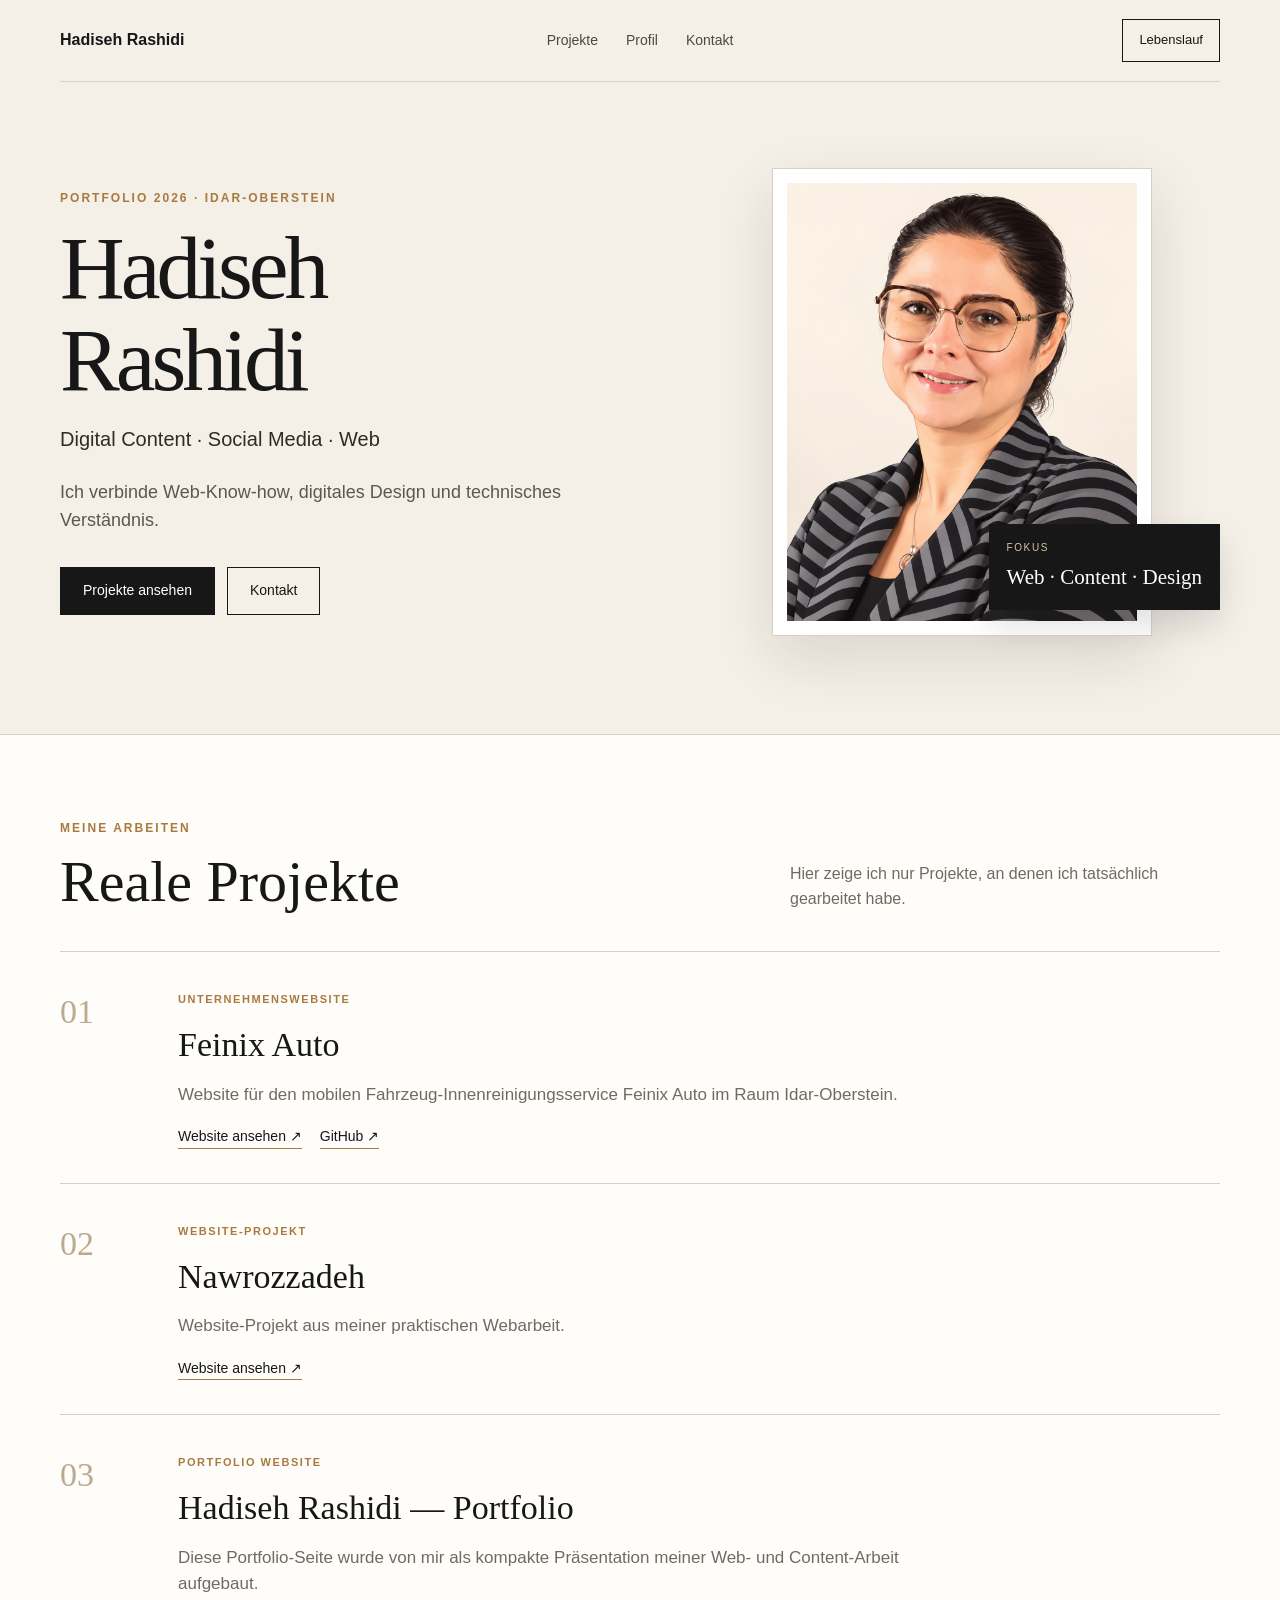
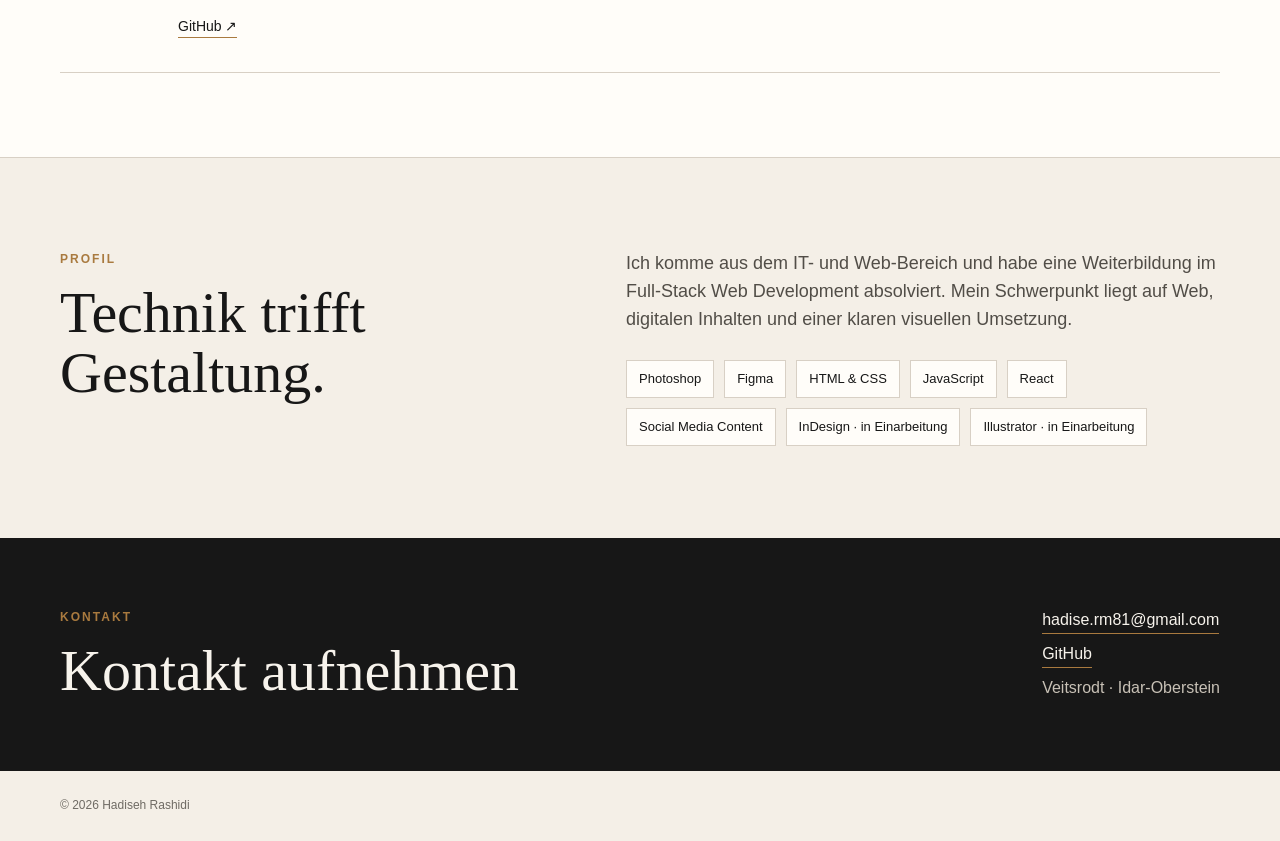
==== commit 9908a737: "Add Nawrozzadeh website link to portfolio" ====
--- a/index.html
+++ b/index.html
@@ -75,8 +75,11 @@
             <div class="project-index">02</div>
             <div class="real-card-main">
               <span class="project-type">WEBSITE-PROJEKT</span>
-              <h3>Norouzadeh</h3>
+              <h3>Nawrozzadeh</h3>
               <p>Website-Projekt aus meiner praktischen Webarbeit.</p>
+              <div class="project-links">
+                <a href="https://nawrozzadeh.com/" target="_blank" rel="noopener">Website ansehen ↗</a>
+              </div>
             </div>
           </article>
 
--- a/styles.css
+++ b/styles.css
@@ -4,7 +4,6 @@
   --ink:#171717;
   --muted:#6f6b64;
   --gold:#a97a3f;
-  --gold-soft:#d8c4a5;
   --line:#d8d0c5;
   --max:1160px;
 }
@@ -15,43 +14,41 @@
 img{display:block;width:100%;height:auto}
 .shell{width:min(var(--max),calc(100% - 40px));margin:0 auto}
 .header{min-height:82px;display:grid;grid-template-columns:1fr auto 1fr;align-items:center;border-bottom:1px solid rgba(23,23,23,.12)}
-.name{font-weight:700;text-decoration:none;letter-spacing:.01em}
+.name{font-weight:700;text-decoration:none}
 nav{display:flex;gap:28px;justify-content:center}
 nav a{text-decoration:none;font-size:14px;color:#4c4944}
 nav a:hover{color:var(--gold)}
 .header-cta{justify-self:end;text-decoration:none;border:1px solid var(--ink);padding:10px 16px;font-size:13px}
 .label{margin:0 0 14px;color:var(--gold);font-size:12px;font-weight:700;letter-spacing:.17em}
 .hero-wrap{border-bottom:1px solid var(--line)}
-.hero{min-height:680px;display:grid;grid-template-columns:1.05fr .95fr;gap:76px;align-items:center;padding:72px 0 86px}
-.hero h1,.section-title h2,.profile h2,.contact h2{font-family:Georgia,"Times New Roman",serif;font-weight:400;line-height:1.02;margin:0}
-.hero h1{font-size:clamp(62px,7.5vw,108px);letter-spacing:-.045em;max-width:650px}
-.hero-role{margin:18px 0 0;font-size:20px;letter-spacing:.01em;color:#2f2b27}
-.lead{font-size:18px;max-width:560px;color:#5d5750;margin:24px 0 0}
+.hero{min-height:620px;display:grid;grid-template-columns:1.05fr .95fr;gap:72px;align-items:center;padding:70px 0 82px}
+.hero h1,.section-title h2,.profile h2,.contact h2{font-family:Georgia,"Times New Roman",serif;font-weight:400;line-height:1.03;margin:0}
+.hero h1{font-size:clamp(60px,7vw,100px);letter-spacing:-.045em}
+.hero-role{margin:18px 0 0;font-size:20px;color:#2f2b27}
+.lead{font-size:18px;max-width:540px;color:#5d5750;margin:24px 0 0}
 .actions{display:flex;gap:12px;margin-top:32px}
 .btn{display:inline-flex;align-items:center;justify-content:center;min-height:48px;padding:0 22px;border:1px solid var(--ink);text-decoration:none;font-size:14px}
 .primary{background:var(--ink);color:#fff}
 .secondary{background:transparent}
-.hero-meta{display:flex;flex-wrap:wrap;gap:10px 18px;margin-top:34px;padding-top:20px;border-top:1px solid var(--line);max-width:600px}
-.hero-meta span{font-size:12px;color:var(--muted)}
-.hero-visual{position:relative;min-height:520px;display:flex;align-items:center;justify-content:center}
-.portrait-card{width:min(390px,80%);background:#fff;border:1px solid var(--line);padding:14px;box-shadow:0 24px 60px rgba(43,34,24,.12);transform:rotate(1.5deg)}
+.hero-visual{position:relative;min-height:500px;display:flex;align-items:center;justify-content:center}
+.portrait-card{width:min(380px,82%);background:#fff;border:1px solid var(--line);padding:14px;box-shadow:0 22px 55px rgba(43,34,24,.12)}
 .portrait-card img{aspect-ratio:4/5;object-fit:cover;object-position:center top}
-.visual-note{position:absolute;left:0;bottom:48px;background:#171717;color:#fff;padding:18px 20px;width:235px;box-shadow:0 18px 34px rgba(0,0,0,.12)}
-.visual-kicker{display:block;font-size:10px;letter-spacing:.16em;color:#d8c4a5;margin-bottom:8px}
-.visual-note strong{font-family:Georgia,"Times New Roman",serif;font-size:22px;font-weight:400;line-height:1.2}
-.project-chip{position:absolute;right:0;top:52px;background:#e8dccb;border:1px solid #cdb693;padding:10px 14px;font-size:12px;letter-spacing:.06em}
-.projects-section{background:var(--white);border-bottom:1px solid var(--line);padding:86px 0}
-.section-title{display:flex;justify-content:space-between;gap:40px;align-items:end;margin-bottom:42px}
-.section-title h2,.profile h2,.contact h2{font-size:clamp(38px,5vw,60px)}
-.section-title>p{max-width:420px;color:var(--muted);margin:0}
-.project-grid{display:grid;grid-template-columns:repeat(2,1fr);gap:28px}
-.card{background:#fff;border:1px solid var(--line)}
-.card img{aspect-ratio:4/3;object-fit:cover;background:#f2ede5}
-.card-body{padding:22px}
-.card-body span{font-size:11px;font-weight:700;letter-spacing:.14em;color:var(--gold)}
-.card-body h3{font-family:Georgia,"Times New Roman",serif;font-size:28px;font-weight:400;line-height:1.2;margin:10px 0}
-.card-body p{margin:0;color:var(--muted)}
-.profile{display:grid;grid-template-columns:.9fr 1.1fr;gap:80px;padding:95px 0}
+.visual-note{position:absolute;right:0;bottom:42px;background:#171717;color:#fff;padding:16px 18px;box-shadow:0 16px 34px rgba(0,0,0,.12)}
+.visual-kicker{display:block;font-size:10px;letter-spacing:.16em;color:#d8c4a5;margin-bottom:6px}
+.visual-note strong{font-family:Georgia,"Times New Roman",serif;font-size:21px;font-weight:400}
+.projects-section{background:var(--white);border-bottom:1px solid var(--line);padding:84px 0}
+.section-title{display:flex;justify-content:space-between;gap:40px;align-items:end;margin-bottom:40px}
+.section-title h2,.profile h2,.contact h2{font-size:clamp(38px,5vw,58px)}
+.section-title>p{max-width:430px;color:var(--muted);margin:0}
+.real-projects{border-top:1px solid var(--line)}
+.real-card{display:grid;grid-template-columns:90px 1fr;gap:28px;padding:34px 0;border-bottom:1px solid var(--line)}
+.project-index{font-family:Georgia,"Times New Roman",serif;font-size:34px;color:#bca98e}
+.project-type{font-size:11px;font-weight:700;letter-spacing:.14em;color:var(--gold)}
+.real-card h3{font-family:Georgia,"Times New Roman",serif;font-size:34px;font-weight:400;margin:8px 0 10px}
+.real-card p{max-width:760px;margin:0;color:var(--muted);font-size:17px}
+.project-links{display:flex;gap:18px;flex-wrap:wrap;margin-top:18px}
+.project-links a{text-decoration:none;border-bottom:1px solid var(--gold);font-size:14px}
+.profile{display:grid;grid-template-columns:.9fr 1.1fr;gap:80px;padding:92px 0}
 .profile>div:last-child>p{font-size:18px;color:#514d47;margin-top:0}
 .skills{display:flex;flex-wrap:wrap;gap:10px;margin-top:26px}
 .skills span{border:1px solid var(--line);background:var(--white);padding:8px 12px;font-size:13px}
@@ -61,5 +58,5 @@
 .contact-links a{text-decoration:none;border-bottom:1px solid var(--gold)}
 .contact-links span{color:#c8c1b6}
 .footer{min-height:70px;display:flex;align-items:center;color:var(--muted);font-size:12px}
-@media(max-width:900px){.header{grid-template-columns:1fr auto}.header nav{display:none}.hero{grid-template-columns:1fr;gap:46px;min-height:auto;padding:60px 0 76px}.hero-visual{min-height:440px;justify-content:flex-start}.portrait-card{width:min(360px,82%)}.visual-note{left:auto;right:0}.project-chip{right:12px}.profile{grid-template-columns:1fr;gap:30px}}
-@media(max-width:760px){.header-cta{display:none}.hero h1{font-size:clamp(54px,16vw,78px)}.hero-role{font-size:18px}.actions{flex-direction:column;align-items:stretch}.hero-visual{min-height:390px}.portrait-card{width:78%}.visual-note{width:210px;bottom:24px}.project-chip{top:30px}.section-title,.contact-inner{display:block}.section-title>p{margin-top:18px}.project-grid{grid-template-columns:1fr}.contact-links{margin-top:28px}}
+@media(max-width:900px){.header{grid-template-columns:1fr auto}.header nav{display:none}.hero{grid-template-columns:1fr;gap:44px;min-height:auto;padding:58px 0 72px}.hero-visual{min-height:430px;justify-content:flex-start}.portrait-card{width:min(350px,82%)}.visual-note{left:auto;right:0}.profile{grid-template-columns:1fr;gap:30px}}
+@media(max-width:760px){.header-cta{display:none}.hero h1{font-size:clamp(54px,16vw,76px)}.hero-role{font-size:18px}.actions{flex-direction:column;align-items:stretch}.hero-visual{min-height:370px}.portrait-card{width:78%}.visual-note{bottom:20px}.section-title,.contact-inner{display:block}.section-title>p{margin-top:18px}.real-card{grid-template-columns:55px 1fr;gap:18px}.real-card h3{font-size:30px}.contact-links{margin-top:28px}}
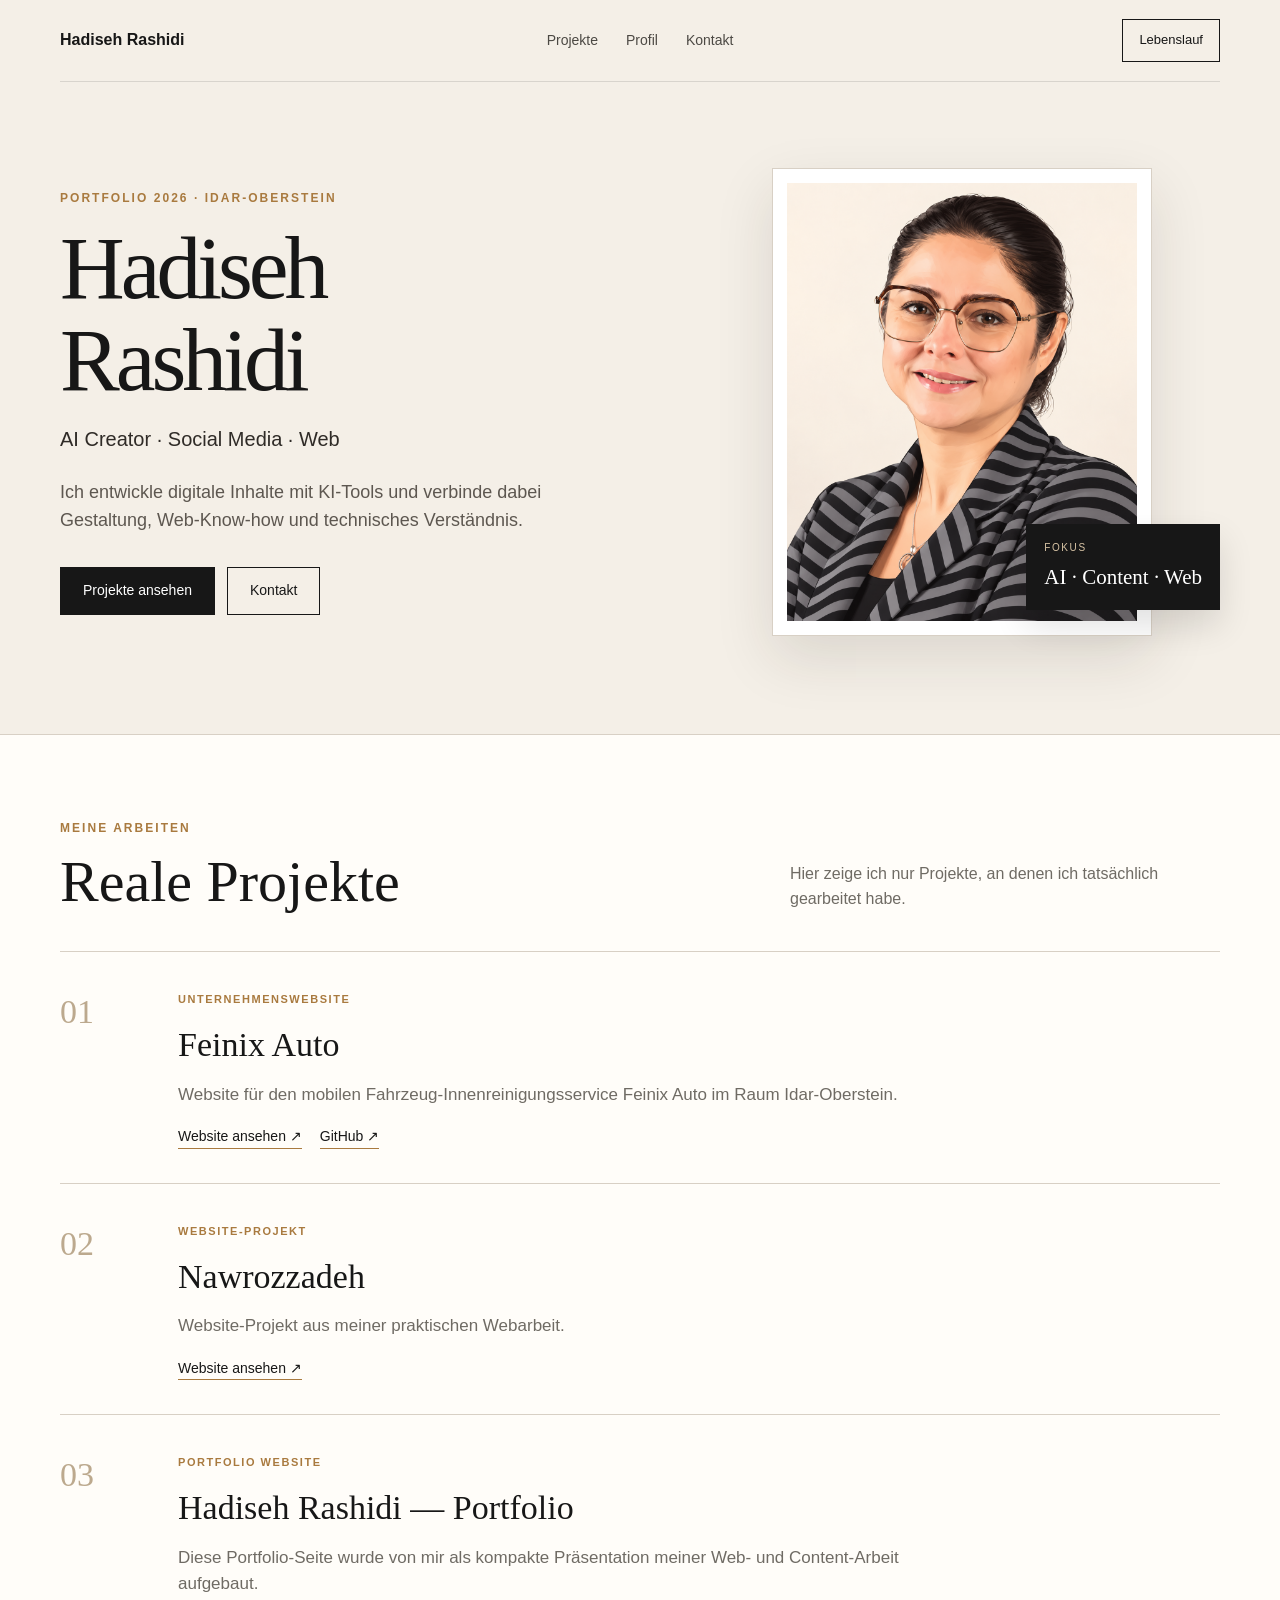
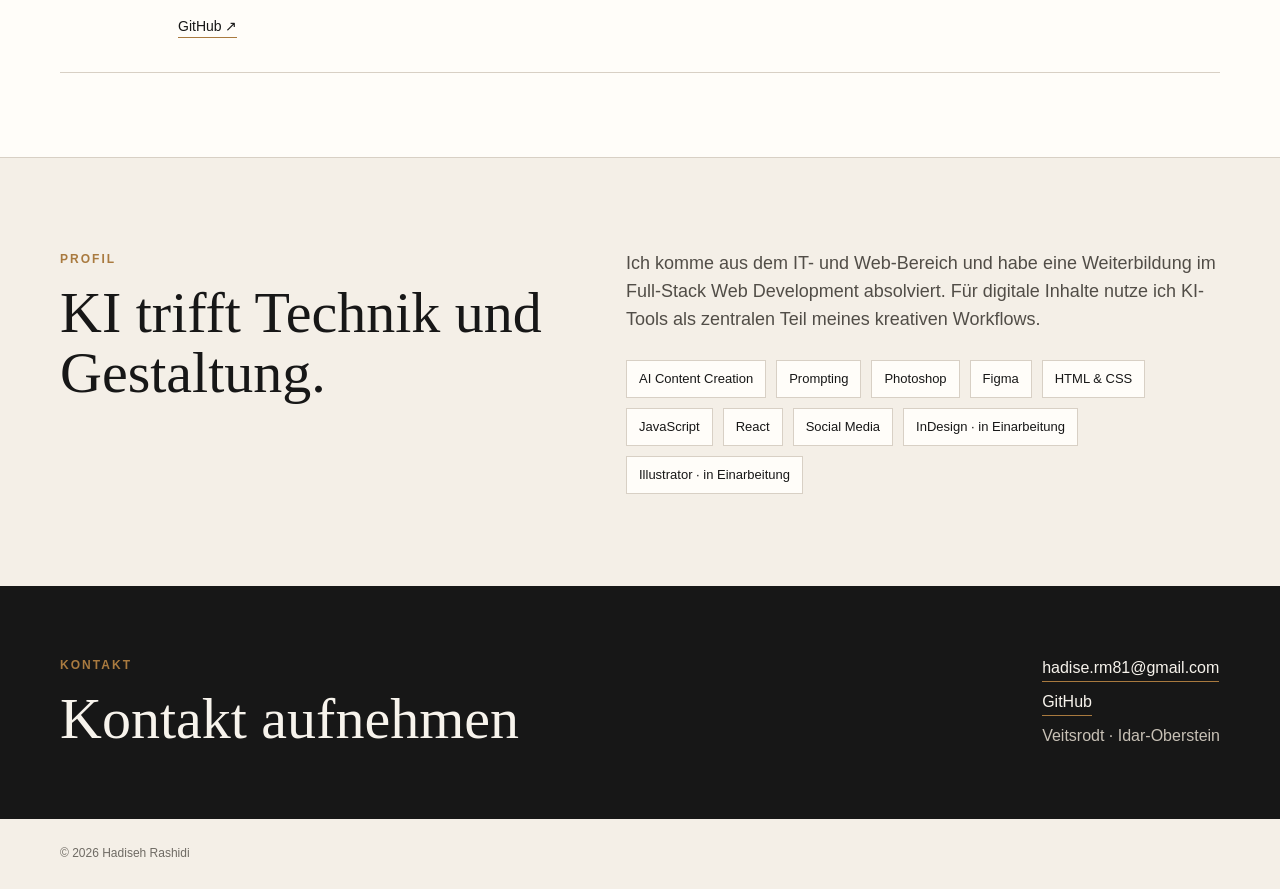
==== commit 8b06914e: "Update portfolio title to AI Creator" ====
--- a/index.html
+++ b/index.html
@@ -3,9 +3,9 @@
 <head>
   <meta charset="utf-8">
   <meta name="viewport" content="width=device-width, initial-scale=1">
-  <meta name="description" content="Portfolio von Hadiseh Rashidi – Digital Content, Social Media und Web.">
+  <meta name="description" content="Portfolio von Hadiseh Rashidi – AI Creator, Social Media und Web.">
   <meta name="robots" content="noindex, nofollow, noarchive, nosnippet">
-  <title>Hadiseh Rashidi | Portfolio</title>
+  <title>Hadiseh Rashidi | AI Creator</title>
   <link rel="stylesheet" href="styles.css">
 </head>
 <body>
@@ -25,9 +25,10 @@
         <div class="hero-copy">
           <p class="label">PORTFOLIO 2026 · IDAR-OBERSTEIN</p>
           <h1>Hadiseh<br>Rashidi</h1>
-          <p class="hero-role">Digital Content · Social Media · Web</p>
+          <p class="hero-role">AI Creator · Social Media · Web</p>
           <p class="lead">
-            Ich verbinde Web-Know-how, digitales Design und technisches Verständnis.
+            Ich entwickle digitale Inhalte mit KI-Tools und verbinde dabei Gestaltung,
+            Web-Know-how und technisches Verständnis.
           </p>
           <div class="actions">
             <a class="btn primary" href="#projekte">Projekte ansehen</a>
@@ -41,7 +42,7 @@
           </div>
           <div class="visual-note">
             <span class="visual-kicker">FOKUS</span>
-            <strong>Web · Content · Design</strong>
+            <strong>AI · Content · Web</strong>
           </div>
         </div>
       </div>
@@ -101,20 +102,22 @@
     <section class="profile shell" id="profil">
       <div>
         <p class="label">PROFIL</p>
-        <h2>Technik trifft Gestaltung.</h2>
+        <h2>KI trifft Technik und Gestaltung.</h2>
       </div>
       <div>
         <p>
           Ich komme aus dem IT- und Web-Bereich und habe eine Weiterbildung im Full-Stack Web Development absolviert.
-          Mein Schwerpunkt liegt auf Web, digitalen Inhalten und einer klaren visuellen Umsetzung.
+          Für digitale Inhalte nutze ich KI-Tools als zentralen Teil meines kreativen Workflows.
         </p>
         <div class="skills">
+          <span>AI Content Creation</span>
+          <span>Prompting</span>
           <span>Photoshop</span>
           <span>Figma</span>
           <span>HTML &amp; CSS</span>
           <span>JavaScript</span>
           <span>React</span>
-          <span>Social Media Content</span>
+          <span>Social Media</span>
           <span>InDesign · in Einarbeitung</span>
           <span>Illustrator · in Einarbeitung</span>
         </div>
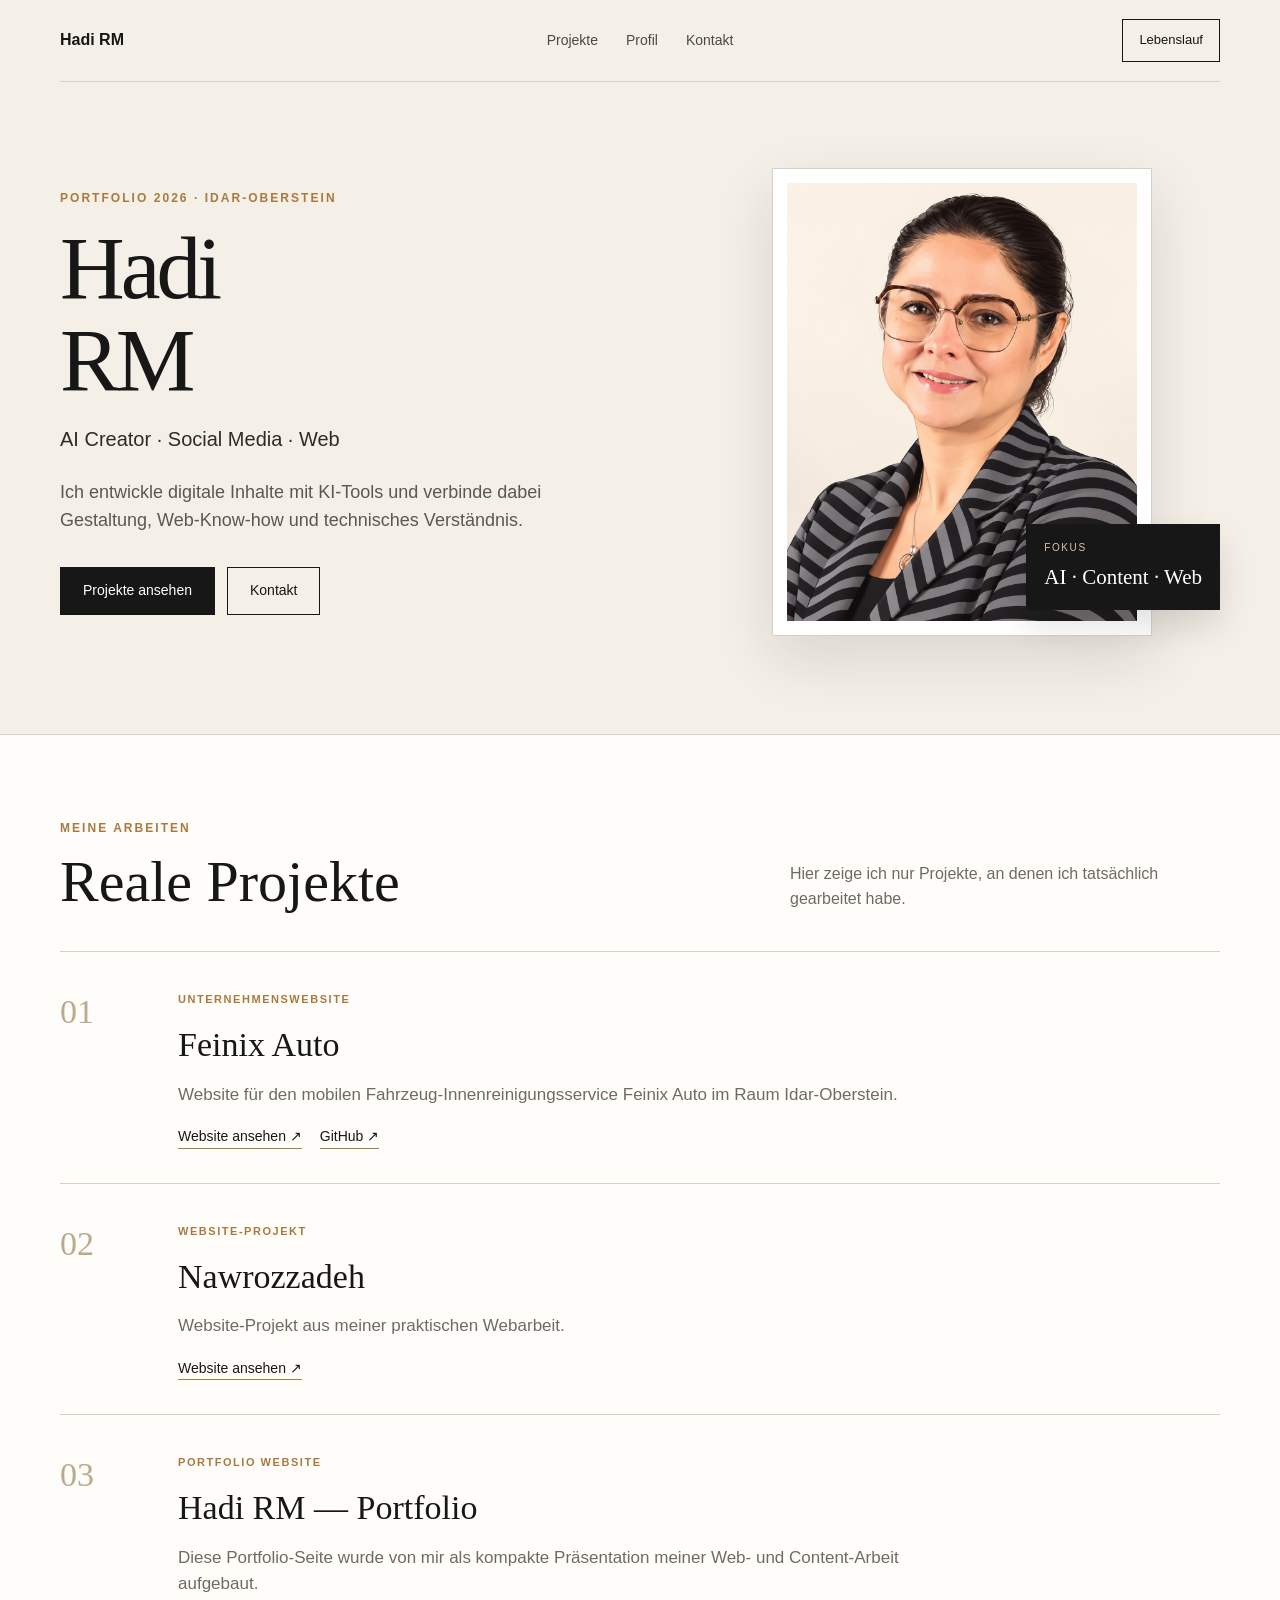
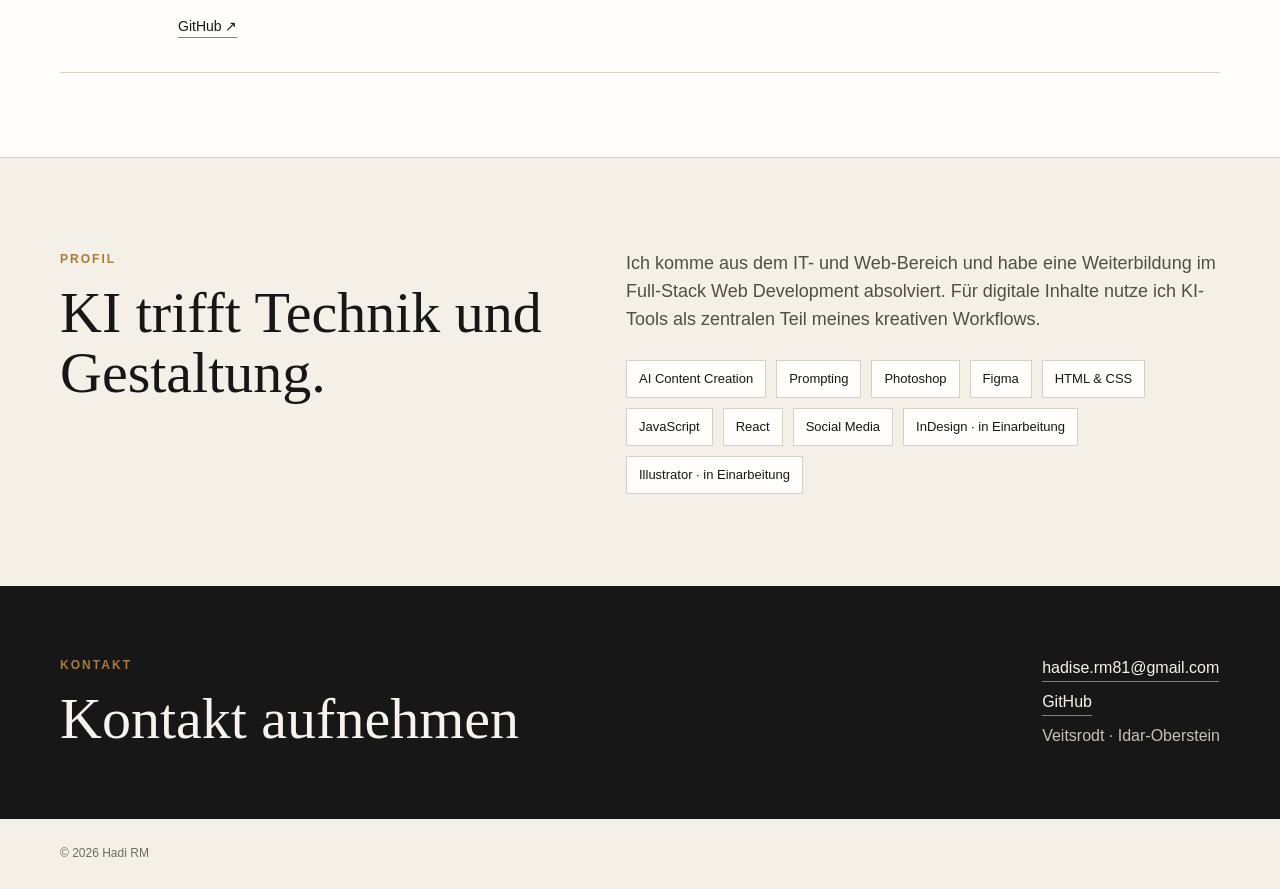
==== commit 01a81d02: "Replace visible full name with Hadi RM" ====
--- a/index.html
+++ b/index.html
@@ -3,14 +3,14 @@
 <head>
   <meta charset="utf-8">
   <meta name="viewport" content="width=device-width, initial-scale=1">
-  <meta name="description" content="Portfolio von Hadiseh Rashidi – AI Creator, Social Media und Web.">
+  <meta name="description" content="Portfolio von Hadi RM – AI Creator, Social Media und Web.">
   <meta name="robots" content="noindex, nofollow, noarchive, nosnippet">
-  <title>Hadiseh Rashidi | AI Creator</title>
+  <title>Hadi RM | AI Creator</title>
   <link rel="stylesheet" href="styles.css">
 </head>
 <body>
   <header class="header shell">
-    <a class="name" href="#top">Hadiseh Rashidi</a>
+    <a class="name" href="#top">Hadi RM</a>
     <nav>
       <a href="#projekte">Projekte</a>
       <a href="#profil">Profil</a>
@@ -24,7 +24,7 @@
       <div class="hero shell">
         <div class="hero-copy">
           <p class="label">PORTFOLIO 2026 · IDAR-OBERSTEIN</p>
-          <h1>Hadiseh<br>Rashidi</h1>
+          <h1>Hadi<br>RM</h1>
           <p class="hero-role">AI Creator · Social Media · Web</p>
           <p class="lead">
             Ich entwickle digitale Inhalte mit KI-Tools und verbinde dabei Gestaltung,
@@ -38,7 +38,7 @@
 
         <div class="hero-visual" aria-label="Profil">
           <div class="portrait-card">
-            <img src="hadiseh-rashidi.png" alt="Porträt von Hadiseh Rashidi">
+            <img src="hadiseh-rashidi.png" alt="Porträt von Hadi RM">
           </div>
           <div class="visual-note">
             <span class="visual-kicker">FOKUS</span>
@@ -88,7 +88,7 @@
             <div class="project-index">03</div>
             <div class="real-card-main">
               <span class="project-type">PORTFOLIO WEBSITE</span>
-              <h3>Hadiseh Rashidi — Portfolio</h3>
+              <h3>Hadi RM — Portfolio</h3>
               <p>Diese Portfolio-Seite wurde von mir als kompakte Präsentation meiner Web- und Content-Arbeit aufgebaut.</p>
               <div class="project-links">
                 <a href="https://github.com/Hadi-RM/Portfolio" target="_blank" rel="noopener">GitHub ↗</a>
@@ -139,6 +139,6 @@
     </section>
   </main>
 
-  <footer class="shell footer">© 2026 Hadiseh Rashidi</footer>
+  <footer class="shell footer">© 2026 Hadi RM</footer>
 </body>
 </html>
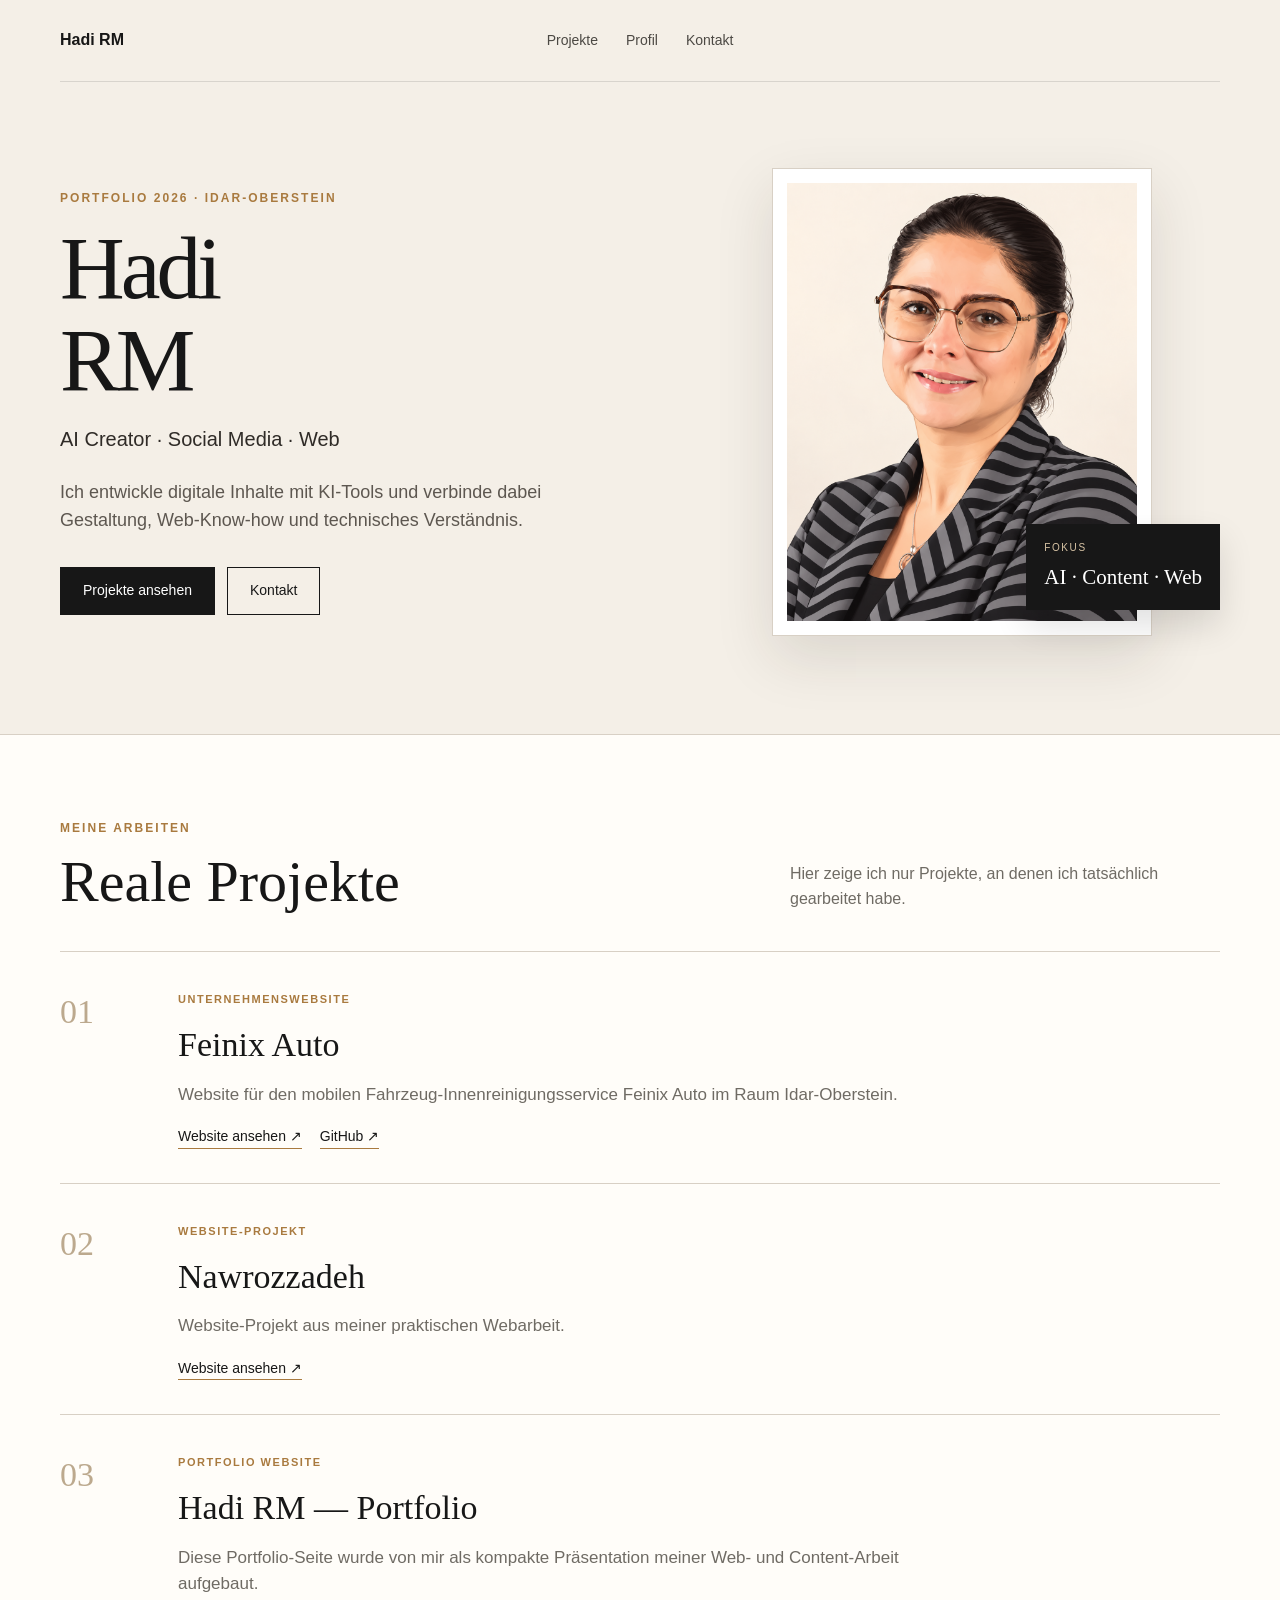
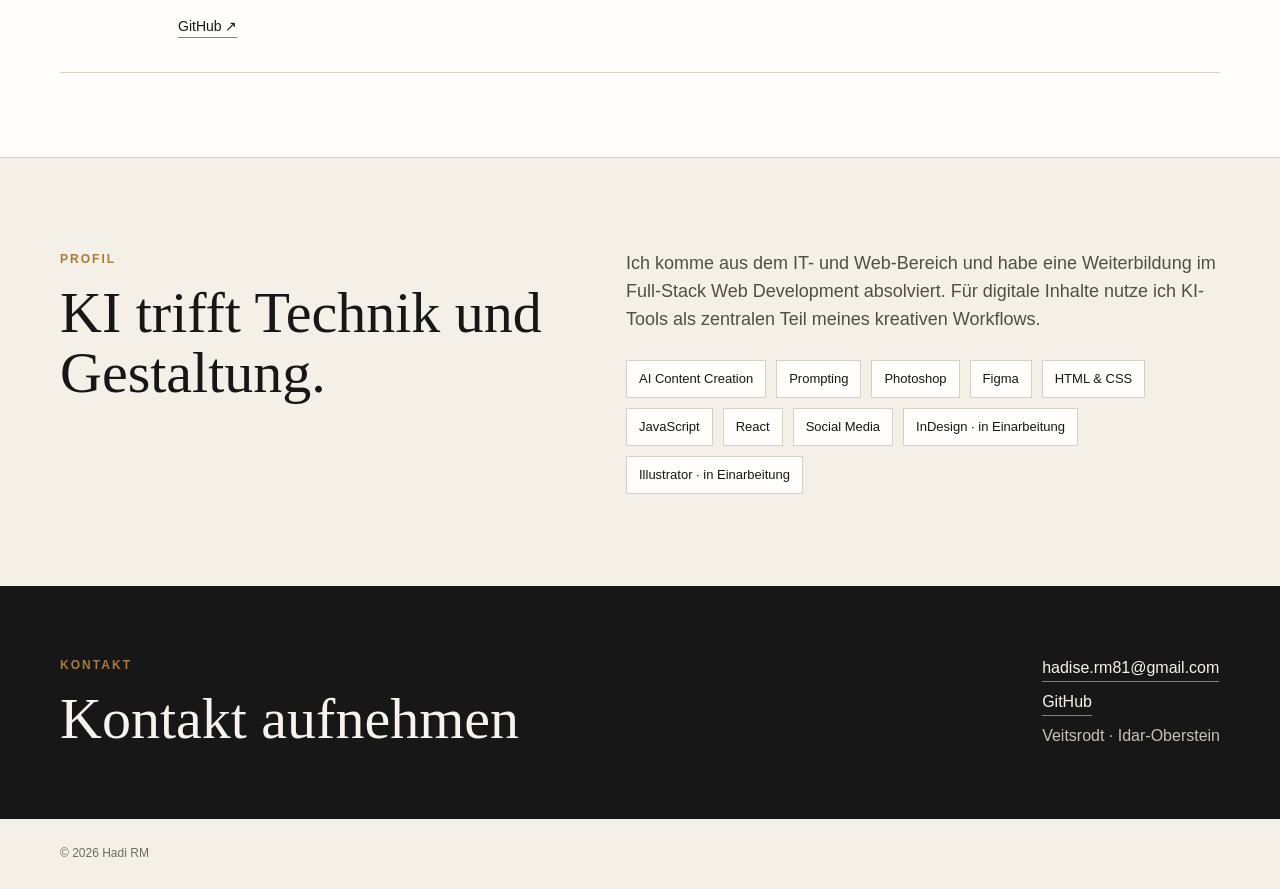
==== commit 2c3874dd: "Remove resume button from portfolio" ====
--- a/index.html
+++ b/index.html
@@ -16,7 +16,6 @@
       <a href="#profil">Profil</a>
       <a href="#kontakt">Kontakt</a>
     </nav>
-    <a class="header-cta" href="Lebenslauf_Hadiseh_Rashidi.pdf" target="_blank" rel="noopener">Lebenslauf</a>
   </header>
 
   <main id="top">
